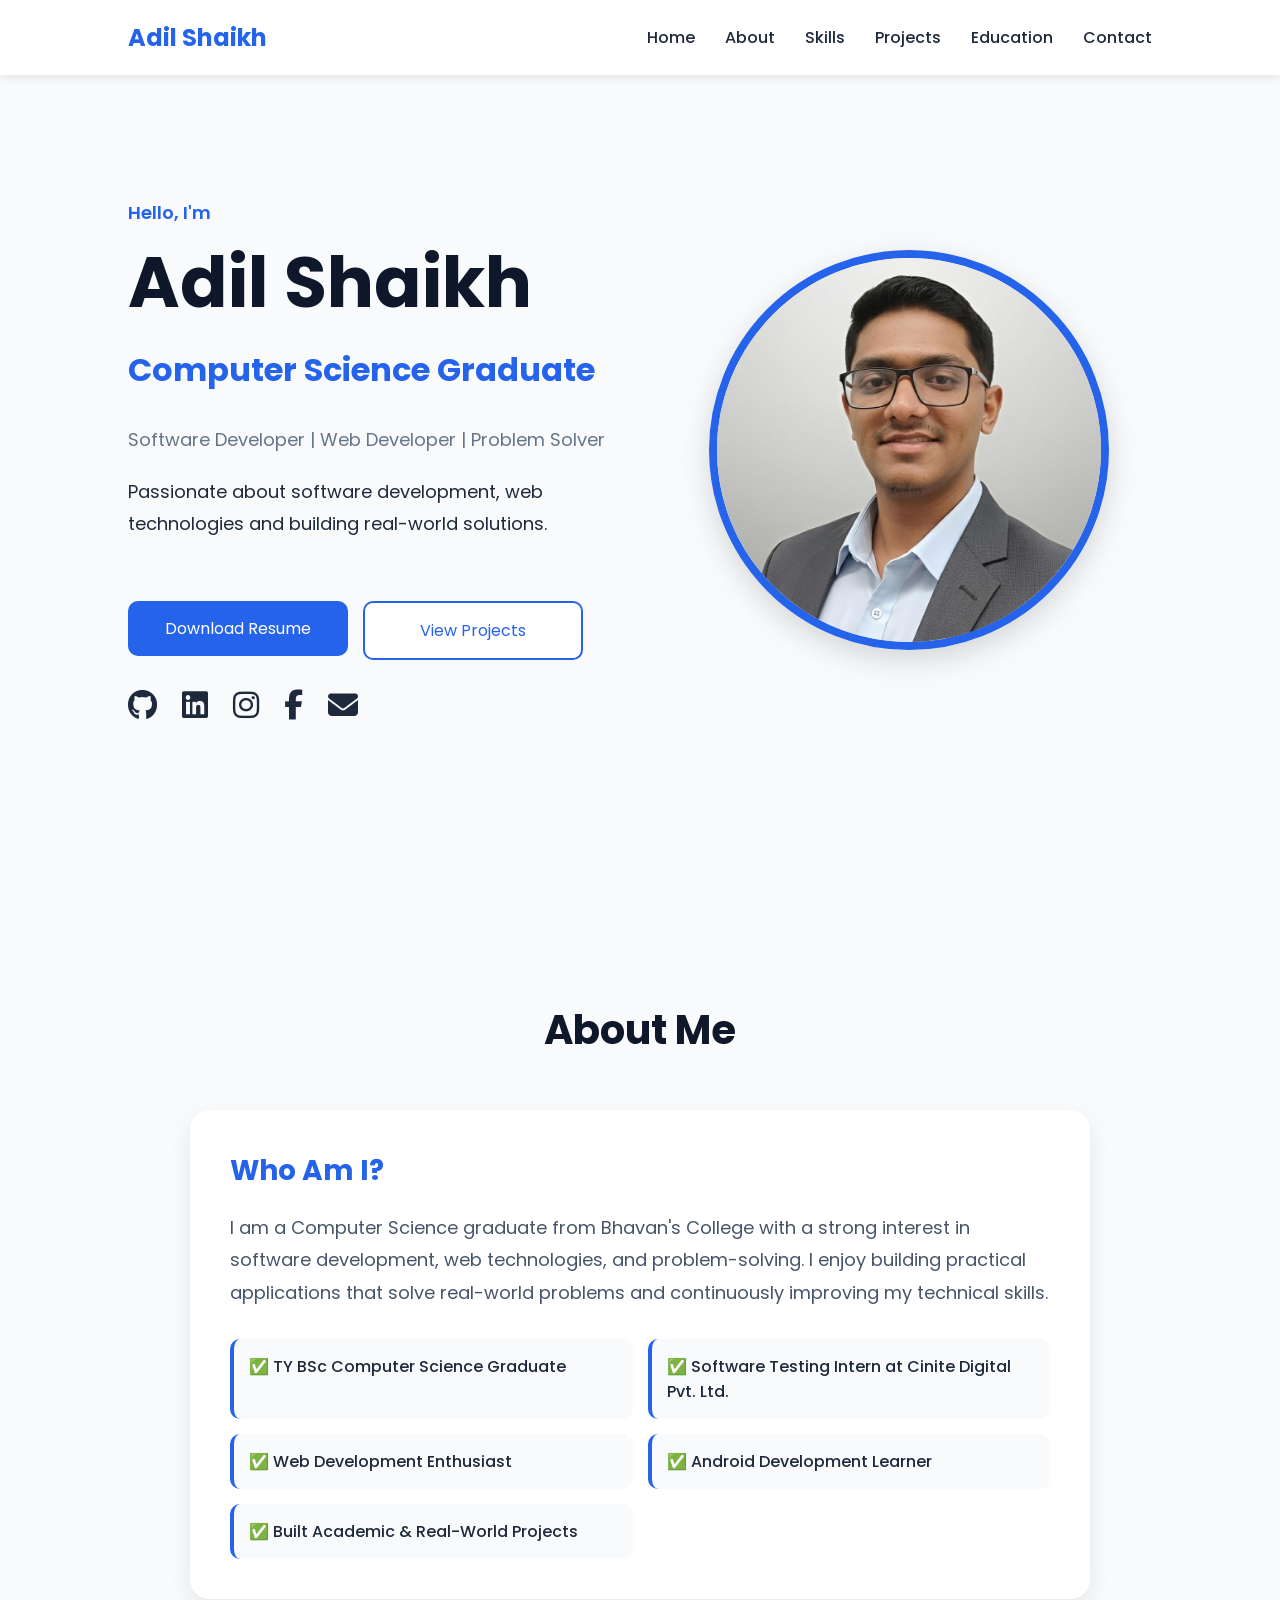
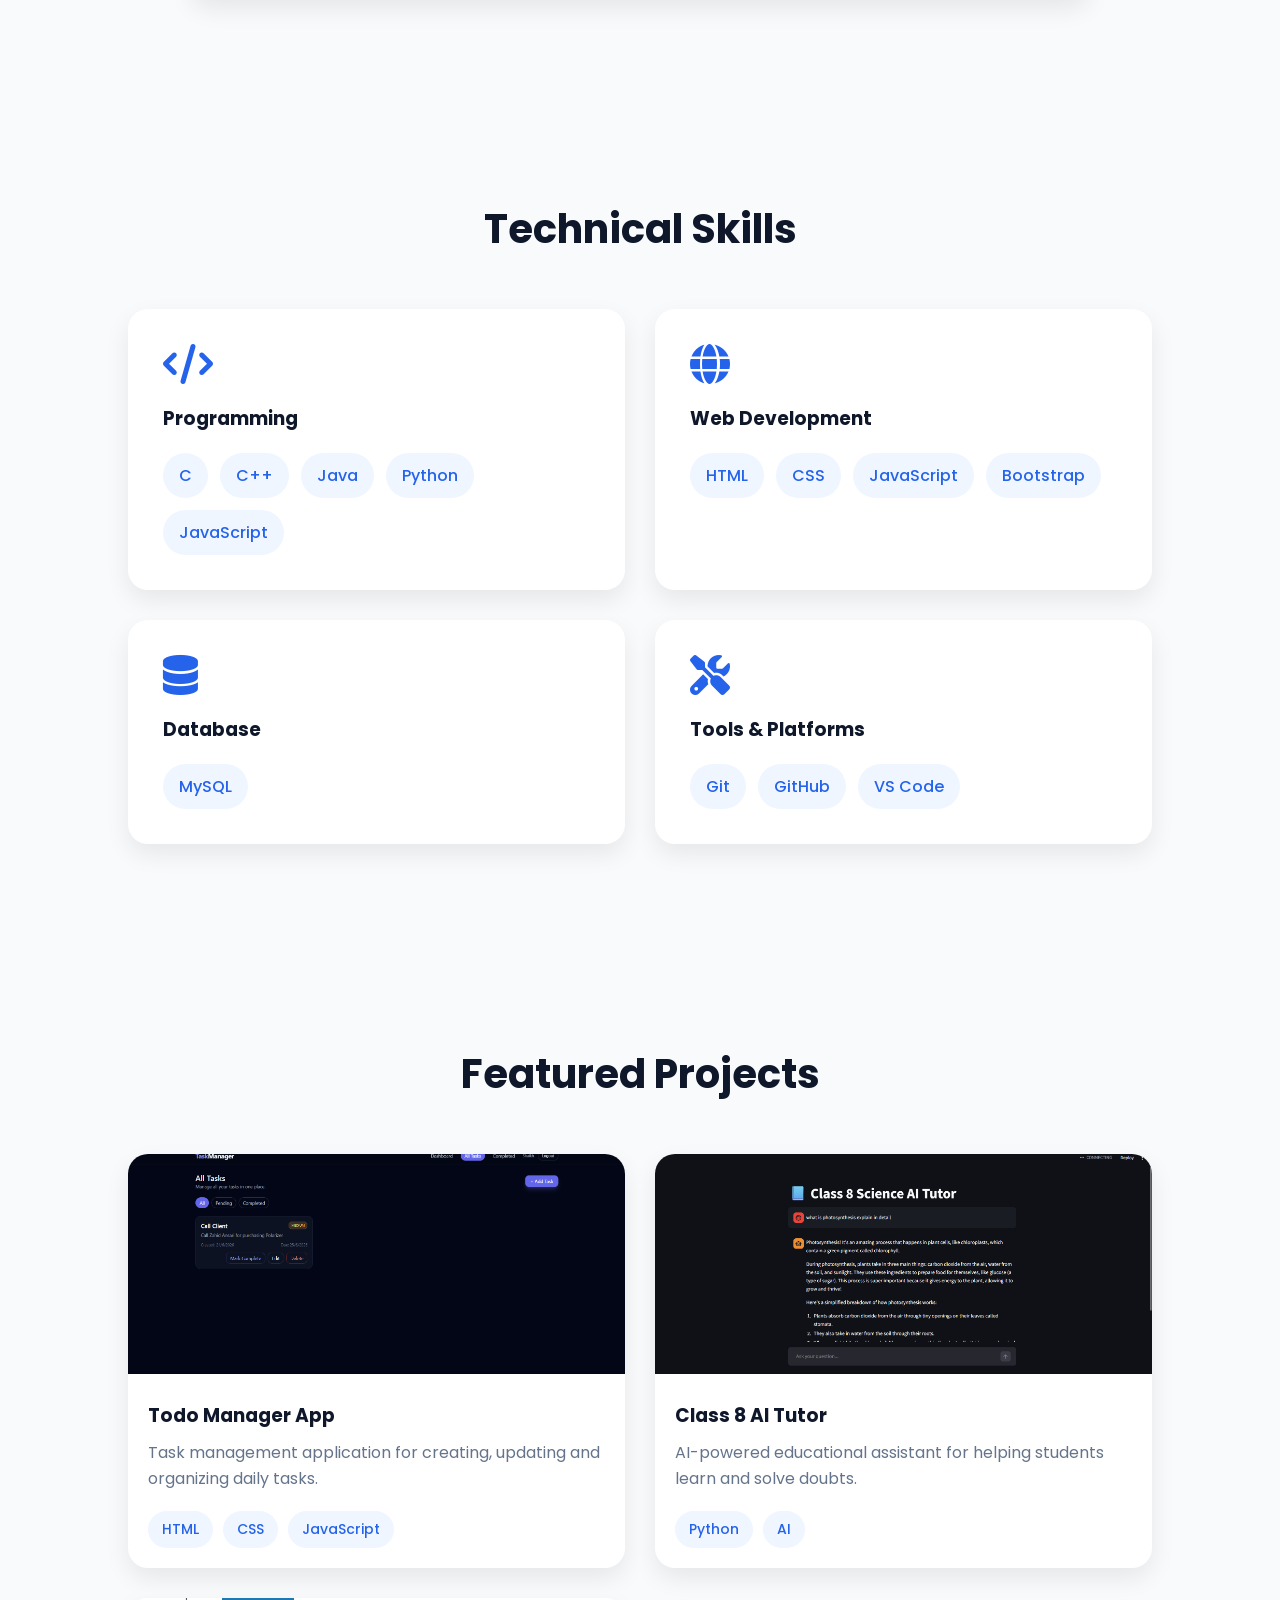
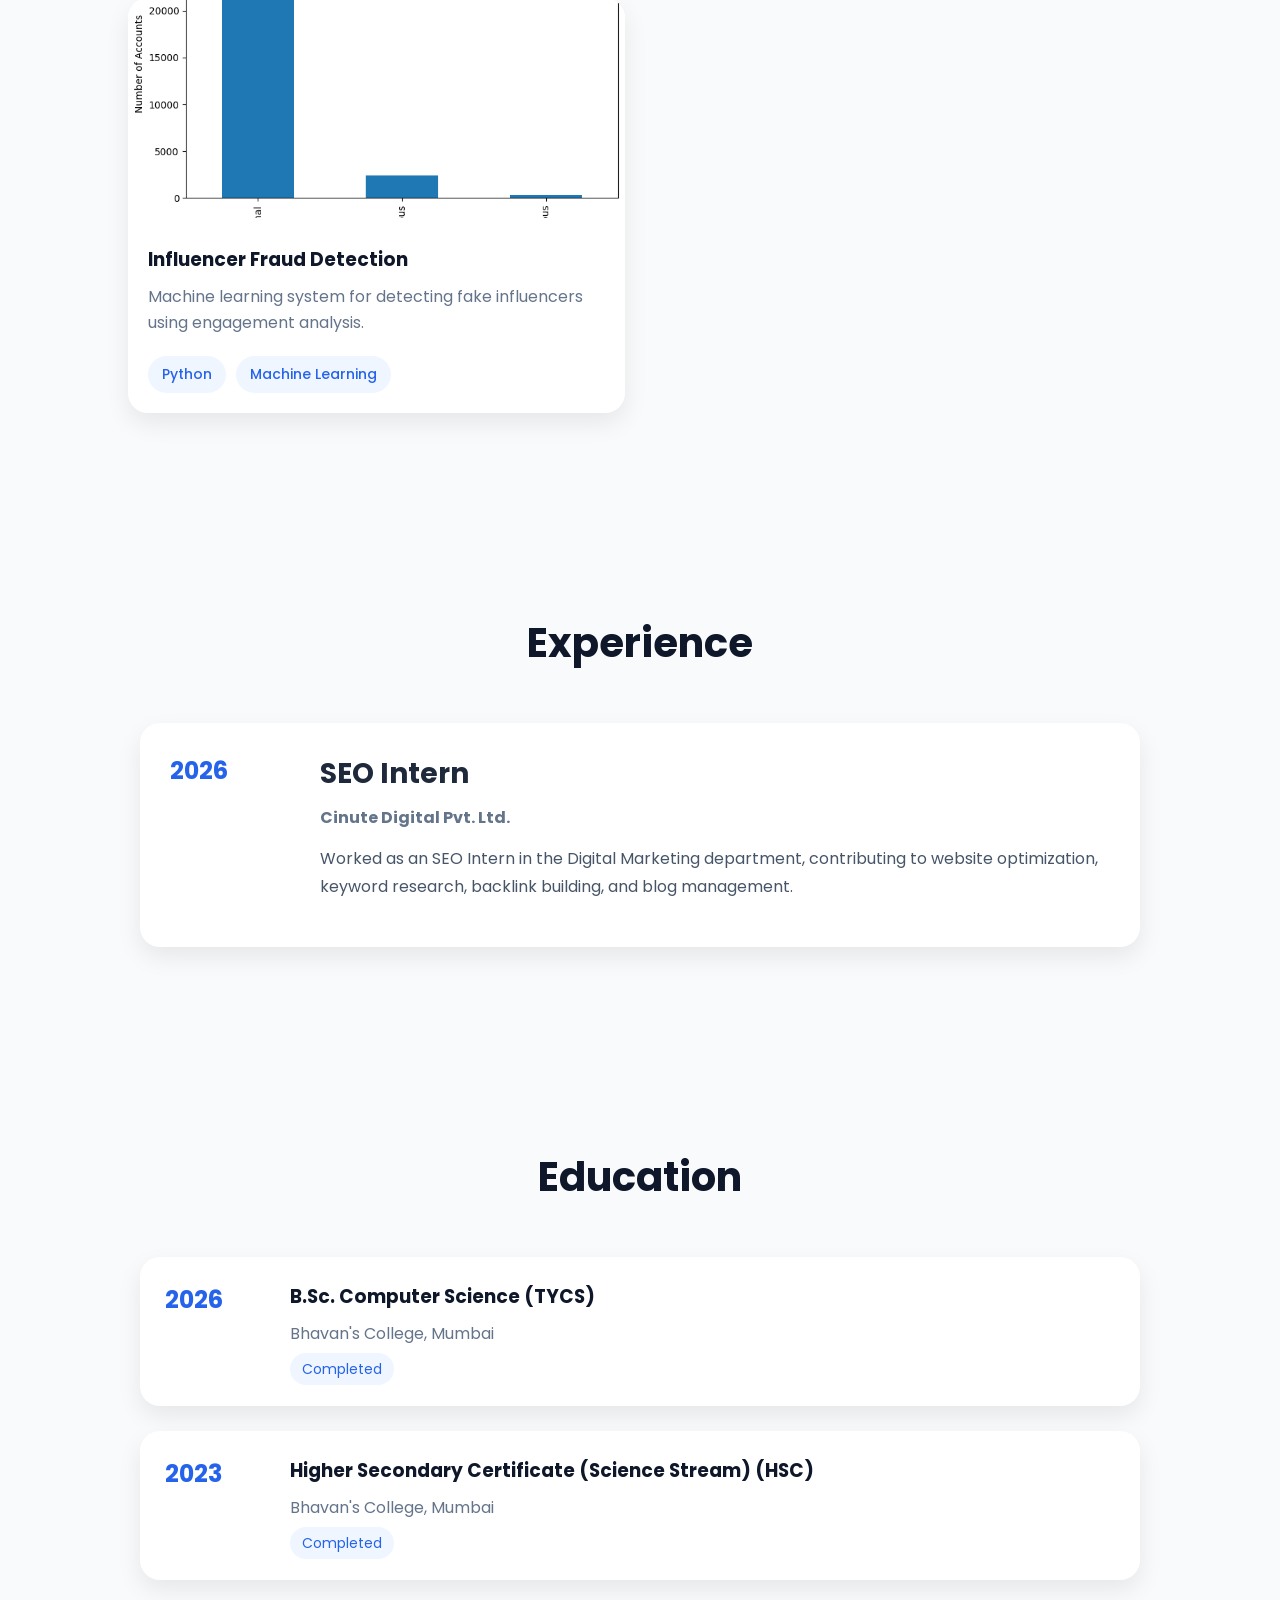
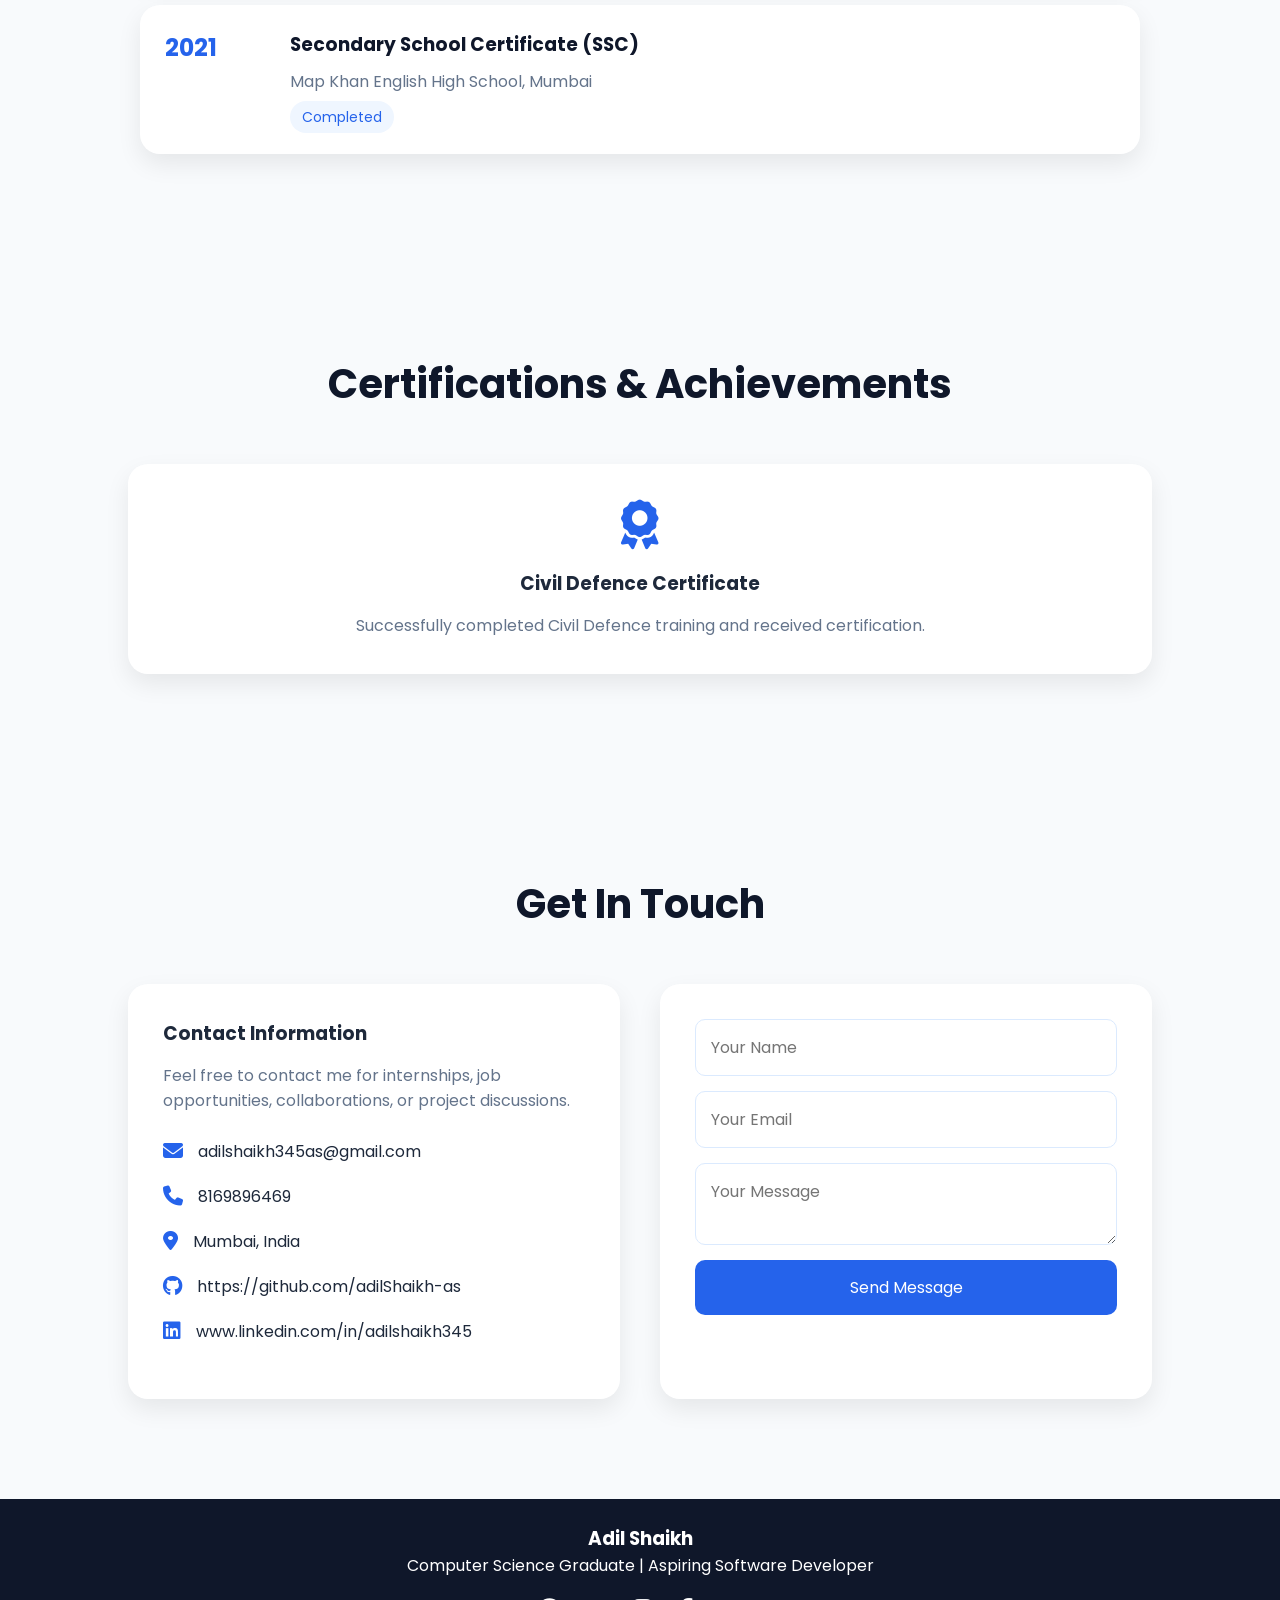
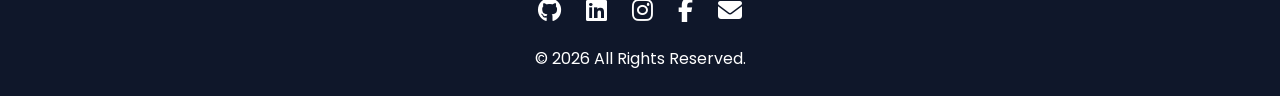
==== index.html @ cf49118d "Initial portfolio website" ====
<!DOCTYPE html>
<html lang="en">
<head>
    <meta charset="UTF-8">
    <meta name="viewport" content="width=device-width, initial-scale=1.0">

    <title>Adil Shaikh | Software Developer Portfolio</title>
    <!-- Google Font -->
    <link href="https://fonts.googleapis.com/css2?family=Poppins:wght@300;400;500;600;700&display=swap" rel="stylesheet">

    <!-- Font Awesome Icons -->
    <link rel="stylesheet"
        href="https://cdnjs.cloudflare.com/ajax/libs/font-awesome/6.5.1/css/all.min.css">

    <!-- CSS Files -->
    <link rel="stylesheet" href="css/style.css">
    <link rel="stylesheet" href="css/responsive.css">
    <link rel="stylesheet" href="css/animations.css">
    <link href="https://unpkg.com/aos@2.3.4/dist/aos.css" rel="stylesheet">
    <link rel="icon" href="assets/icons/favicon.png">
</head>

<body>

    <!-- NAVBAR -->
    <nav>
        <a style="text-decoration: none;" href="#home"><div class="logo">Adil Shaikh</div></a>

        <ul>
            <li><a href="#home">Home</a></li>
            <li><a href="#about">About</a></li>
            <li><a href="#skills">Skills</a></li>
            <li><a href="#projects">Projects</a></li>
            <li><a href="#education">Education</a></li>
            <li><a href="#contact">Contact</a></li>
        </ul>
    </nav>

    <!-- HERO -->
    <section id="home">

        <div class="hero-content">

            <div class="hero-text">

                <p class="greeting">Hello, I'm</p>

                <h1>Adil Shaikh</h1>

                <h2>Computer Science Graduate</h2>

                <p class="hero-tagline">
                    Software Developer | Web Developer | Problem Solver
                </p>

                <p>
                    Passionate about software development,
                    web technologies and building real-world solutions.
                </p>

                <div class="hero-buttons">
                    <a href="assets/resume/Adil_Shaikh_Resume.pdf" download>
                        <button>Download Resume</button>
                    </a>
                    <a href="#projects">
                        <button class="secondary-btn">View Projects</button>
                    </a>
                </div>

                <div class="social-icons">

                    <a href="https://github.com/adilShaikh-as" target="_blank" aria-label="GitHub">
                        <i class="fab fa-github"></i>
                    </a>

                    <a href="https://www.linkedin.com/in/adilshaikh345" target="_blank" aria-label="LinkedIn">
                        <i class="fab fa-linkedin"></i>
                    </a>

                    <a href="https://www.instagram.com/adil_342005" target="_blank" aria-label="Instagram">
                        <i class="fab fa-instagram"></i>
                    </a>

                    <a href="https://www.facebook.com/share/1BsKPuohAy/" target="_blank" aria-label="Facebook">
                        <i class="fab fa-facebook-f"></i>
                    </a>

                    <a href="mailto:adilshaikh345as@gmail.com" aria-label="Email">
                        <i class="fas fa-envelope"></i>
                    </a>

                </div>

            </div>

            <div class="hero-image">
                <img src="assets/images/profile_1.png" alt="Profile">
            </div>

        </div>

    </section>

    <!-- ABOUT -->
    <section id="about" data-aos="fade-up">

        <h2 class="section-title">About Me</h2>

        <div class="about-container">

            <div class="about-card">

                <h3>Who Am I?</h3>

                <p>
                    I am a Computer Science graduate from Bhavan's College with a strong
                    interest in software development, web technologies, and problem-solving.
                    I enjoy building practical applications that solve real-world problems
                    and continuously improving my technical skills.
                </p>

                <div class="about-highlights">

                    <div class="highlight">
                        ✅ TY BSc Computer Science Graduate
                    </div>

                    <div class="highlight">
                        ✅ Software Testing Intern at Cinite Digital Pvt. Ltd.
                    </div>

                    <div class="highlight">
                        ✅ Web Development Enthusiast
                    </div>

                    <div class="highlight">
                        ✅ Android Development Learner
                    </div>

                    <div class="highlight">
                        ✅ Built Academic & Real-World Projects
                    </div>

                </div>

            </div>

        </div>

    </section>

    <!-- SKILLS -->
    <section id="skills" data-aos="fade-up">

        <h2 class="section-title">Technical Skills</h2>

        <div class="skills-container">

            <div class="skill-card">
                <i class="fas fa-code"></i>
                <h3>Programming</h3>

                <div class="skill-tags">
                    <span>C</span>
                    <span>C++</span>
                    <span>Java</span>
                    <span>Python</span>
                    <span>JavaScript</span>
                </div>
            </div>

            <div class="skill-card">
                <i class="fas fa-globe"></i>
                <h3>Web Development</h3>

                <div class="skill-tags">
                    <span>HTML</span>
                    <span>CSS</span>
                    <span>JavaScript</span>
                    <span>Bootstrap</span>
                </div>
            </div>

            <div class="skill-card">
                <i class="fas fa-database"></i>
                <h3>Database</h3>

                <div class="skill-tags">
                    <span>MySQL</span>
                </div>
            </div>

            <div class="skill-card">
                <i class="fas fa-tools"></i>
                <h3>Tools & Platforms</h3>

                <div class="skill-tags">
                    <span>Git</span>
                    <span>GitHub</span>
                    <span>VS Code</span>
                </div>
            </div>

        </div>

    </section>

    <!-- PROJECTS -->
    <section id="projects" data-aos="fade-up">

        <h2 class="section-title">Featured Projects</h2>

        <div class="projects-container">

            <a href="projects/todo.html" class="project-link">
                <div class="project-card">

                    <img src="assets/images/todoApp.png" alt="Todo Manager">

                    <h3>Todo Manager App</h3>

                    <p>
                        Task management application for creating,
                        updating and organizing daily tasks.
                    </p>

                    <div class="project-tech">
                        <span>HTML</span>
                        <span>CSS</span>
                        <span>JavaScript</span>
                    </div>

                </div>
            </a>

            <a href="projects/aiTutor.html" class="project-link">
                <div class="project-card">
                    <img src="assets/images/aiTutor.png" alt="AI Tutor">

                    <h3>Class 8 AI Tutor</h3>

                    <p>
                        AI-powered educational assistant for
                        helping students learn and solve doubts.
                    </p>

                    <div class="project-tech">
                        <span>Python</span>
                        <span>AI</span>
                    </div>

                </div>
            </a>

            <a href="projects/fraudDetection.html" class="project-link">
                <div class="project-card">
                    <img src="assets/images/fraudDetection.png" alt="Influencer Fraud Detection">

                    <h3>Influencer Fraud Detection</h3>

                    <p>
                        Machine learning system for detecting fake
                        influencers using engagement analysis.
                    </p>

                    <div class="project-tech">
                        <span>Python</span>
                        <span>Machine Learning</span>
                    </div>

                </div>
            </a>

        </div>

    </section>

    <!-- EXPERIENCE -->
    <section id="experience" data-aos="fade-up">

        <h2 class="section-title">Experience</h2>

        <div class="experience-container">

            <a href="experience/seoIntern.html" class="experience-link">
                <div class="experience-card">

                    <div class="experience-year">
                        2026
                    </div>

                    <div class="experience-content">

                        <h3>SEO Intern</h3>

                        <h4>Cinute Digital Pvt. Ltd.</h4>

                        <p>
                            Worked as an SEO Intern in the Digital Marketing
                            department, contributing to website optimization,
                            keyword research, backlink building, and blog management.
                        </p>

                    </div>

                </div>
            </a>

        </div>

    </section>

    <!-- EDUCATION -->
    <section id="education" data-aos="fade-up">

        <h2 class="section-title">Education</h2>

        <div class="education-container">

            <div class="education-card">
                <div class="education-year">2026</div>

                <div class="education-content">
                    <h3>B.Sc. Computer Science (TYCS)</h3>
                    <p>Bhavan's College, Mumbai</p>
                    <span>Completed</span>
                </div>
            </div>

            <div class="education-card">
                <div class="education-year">2023</div>

                <div class="education-content">
                    <h3>Higher Secondary Certificate (Science Stream) (HSC)</h3>
                    <p>Bhavan's College, Mumbai</p>
                    <span>Completed</span>
                </div>
            </div>

            <div class="education-card">
                <div class="education-year">2021</div>

                <div class="education-content">
                    <h3>Secondary School Certificate (SSC)</h3>
                    <p>Map Khan English High School, Mumbai</p>
                    <span>Completed</span>
                </div>
            </div>

        </div>

    </section>

    <!-- CERTIFICATIONS -->
    <section id="certifications" data-aos="fade-up">

        <h2 class="section-title">Certifications & Achievements</h2>

        <div class="certifications-container">

            <a href="certificates/civilDefense.html" class="certificate-link">

                <div class="certificate-card">

                    <i class="fas fa-award"></i>

                    <h3>Civil Defence Certificate</h3>

                    <p>
                        Successfully completed Civil Defence training and received certification.
                    </p>

                </div>

            </a>

        </div>

    </section>

    <!-- CONTACT -->
    <section id="contact" data-aos="fade-up">

        <h2 class="section-title">Get In Touch</h2>

        <div class="contact-container">

            <div class="contact-info">

                <h3>Contact Information</h3>

                <p>
                    Feel free to contact me for internships, job opportunities,
                    collaborations, or project discussions.
                </p>

                <div class="contact-item">
                    <i class="fas fa-envelope"></i>
                    <span>adilshaikh345as@gmail.com</span>
                </div>

                <div class="contact-item">
                    <i class="fas fa-phone"></i>
                    <span>8169896469</span>
                </div>

                <div class="contact-item">
                    <i class="fas fa-map-marker-alt"></i>
                    <span>Mumbai, India</span>
                </div>

                <div class="contact-item">
                    <i class="fab fa-github"></i>
                    <span>https://github.com/adilShaikh-as</span>
                </div>

                <div class="contact-item">
                    <i class="fab fa-linkedin"></i>
                    <span>www.linkedin.com/in/adilshaikh345</span>
                </div>

            </div>

            <div class="contact-form">

                <form action="https://formsubmit.co/adilshaikh345as@gmail.com" method="POST">

                    <input type="text" name="name" placeholder="Your Name" required>

                    <input type="email" name="email" placeholder="Your Email" required>

                    <textarea name="message" placeholder="Your Message" required></textarea>

                    <input type="hidden" name="_captcha" value="false">

                    <input
                        type="hidden"
                        name="_next"
                        value="http://127.0.0.1:5500/thankyou.html">

                    <button type="submit">
                        Send Message
                    </button>

                </form>

            </div>

        </div>

    </section>

    <!-- FOOTER -->
    <footer>

        <h3>Adil Shaikh</h3>

        <p>Computer Science Graduate | Aspiring Software Developer</p>

        <div class="footer-icons">

            <a href="https://github.com/adilShaikh-as" target="_blank" aria-label="GitHub">
                <i class="fab fa-github"></i>
            </a>

            <a href="https://www.linkedin.com/in/adilshaikh345" target="_blank" aria-label="LinkedIn">
                <i class="fab fa-linkedin"></i>
            </a>

            <a href="https://www.instagram.com/adil_342005" target="_blank" aria-label="Instagram">
                <i class="fab fa-instagram"></i>
            </a>

            <a href="https://www.facebook.com/share/1BsKPuohAy/" target="_blank" aria-label="Facebook">
                <i class="fab fa-facebook-f"></i>
            </a>

            <a href="mailto:adilshaikh345as@gmail.com" aria-label="Email">
                <i class="fas fa-envelope"></i>
            </a>

        </div>

        <p>© 2026 All Rights Reserved.</p>

    </footer>

    <button id="topBtn">
        ↑
    </button>

    <!-- JS Files -->
    <script src="js/main.js"></script>
    <script src="js/animations.js"></script>

    <script src="https://unpkg.com/aos@2.3.4/dist/aos.js"></script>

    <script>
        AOS.init({
            duration: 1000,
            once: true
        });
    </script>

</body>
</html>
---- css/style.css ----
/* Google Font */
*{
    margin:0;
    padding:0;
    box-sizing:border-box;
    font-family:'Poppins',sans-serif;
    scroll-behavior:smooth;
}

body{
    background:#f8fafc;
    color:#1e293b;
    overflow-x:hidden;
}

/* Navbar */

nav{
    position:fixed;
    top:0;
    width:100%;
    background:white;
    display:flex;
    justify-content:space-between;
    align-items:center;
    padding:20px 10%;
    box-shadow:0 2px 10px rgba(0,0,0,0.1);
    z-index:1000;
}

.logo{
    font-size:24px;
    font-weight:700;
    color:#2563eb;
}

nav ul{
    display:flex;
    list-style:none;
    gap:30px;
}

nav ul li a{
    position:relative;
    text-decoration:none;
    color:#1e293b;
    font-weight:500;
    transition:.3s;
}

nav ul li a:hover{
    color:#2563eb;
}

nav ul li a::after{
    content:'';
    position:absolute;
    left:0;
    bottom:-5px;
    width:0;
    height:2px;
    background:#2563eb;
    transition:0.3s;
}

nav ul li a:hover::after{
    width:100%;
}

/* Sections */

section{
    padding:100px 10%;
}

/* Hero Section */

#home{
    min-height:100vh;
    display:flex;
    flex-direction:column;
    justify-content:center;
}

#home h1{
    font-size:70px;
    color:#0f172a;
}

#home h2{
    font-size:32px;
    margin-top:10px;
    color:#2563eb;
}

#home p{
    max-width:700px;
    margin-top:20px;
    font-size:18px;
    line-height:1.8;
}

#home button{
    width:220px;
    margin-top:30px;
    padding:15px;
    border:none;
    border-radius:10px;
    background:#2563eb;
    color:white;
    font-size:16px;
    cursor:pointer;
    transition:.3s;
}

#home button:hover{
    transform:translateY(-3px);
}

/* Section Titles */

section h2{
    font-size:40px;
    margin-bottom:30px;
    color:#0f172a;
}

/* Footer */

footer{
    background:#0f172a;
    color:white;
    text-align:center;
    padding:25px;
}

/* Hero Layout */

.hero-content{
    display:flex;
    justify-content:space-between;
    align-items:center;
    gap:50px;
}

.hero-text{
    flex:1;
}

.hero-image{
    flex:1;
    display:flex;
    justify-content:center;
}

.hero-image img{
    width:400px;
    height:400px;
    object-fit:cover;
    object-position:center 5%;
    border-radius:50%;
    border:8px solid #2563eb;
    box-shadow:0 10px 30px rgba(0,0,0,0.15);
}

.greeting{
    color:#2563eb;
    font-size:20px;
    font-weight:600;
}

.hero-tagline{
    color:#64748b;
    font-size:18px;
    margin:15px 0;
}

.hero-buttons{
    display:flex;
    gap:15px;
    margin-top:30px;
}

.secondary-btn{
    background:white !important;
    color:#2563eb !important;
    border:2px solid #2563eb !important;
}

.social-icons{
    margin-top:30px;
    display:flex;
    gap:25px;
}

.social-icons a{
    color:#1e293b;
    text-decoration:none;
    transition:0.3s;
}

.social-icons i{
    font-size:30px;
}

.social-icons a:hover{
    color:#2563eb;
    transform:translateY(-5px);
}

/* ABOUT SECTION */

.section-title{
    text-align:center;
    margin-bottom:50px;
}

.about-container{
    display:flex;
    justify-content:center;
    align-items:center;
}

.about-card{
    max-width:900px;
    background:#ffffff;
    padding:40px;
    border-radius:20px;
    box-shadow:0 10px 25px rgba(0,0,0,0.08);
    transition:0.3s;
}

.about-card:hover{
    transform:translateY(-5px);
}

.about-card h3{
    font-size:28px;
    margin-bottom:20px;
    color:#2563eb;
}

.about-card p{
    font-size:18px;
    line-height:1.8;
    color:#475569;
    margin-bottom:30px;
}

.about-highlights{
    display:grid;
    grid-template-columns:repeat(2,1fr);
    gap:15px;
}

.highlight{
    background:#f8fafc;
    padding:15px;
    border-radius:10px;
    font-weight:500;
    border-left:4px solid #2563eb;
}

/* SKILLS SECTION */

.skills-container{
    display:grid;
    grid-template-columns:repeat(2,1fr);
    gap:30px;
}

.skill-card{
    background:white;
    padding:35px;
    border-radius:20px;
    box-shadow:0 10px 25px rgba(0,0,0,0.08);
    transition:0.3s;
}

.skill-card:hover{
    transform:translateY(-8px);
}

.skill-card i{
    font-size:40px;
    color:#2563eb;
    margin-bottom:20px;
}

.skill-card h3{
    margin-bottom:20px;
    color:#0f172a;
}

.skill-tags{
    display:flex;
    flex-wrap:wrap;
    gap:12px;
}

.skill-tags span{
    background:#eff6ff;
    color:#2563eb;
    padding:10px 16px;
    border-radius:25px;
    font-weight:500;
}

/* PROJECTS SECTION */

.projects-container{
    display:grid;
    grid-template-columns:repeat(auto-fit,minmax(350px,1fr));
    gap:30px;
}

.project-card{
    background:white;
    border-radius:20px;
    overflow:hidden;
    box-shadow:0 10px 25px rgba(0,0,0,0.08);
    transition:0.3s;
}

.project-card:hover{
    transform:translateY(-8px);
}

.project-card img{
    width:100%;
    height:220px;
    object-fit:cover;
}

.project-card h3{
    padding:20px 20px 10px;
    color:#0f172a;
}

.project-card p{
    padding:0 20px;
    color:#64748b;
    line-height:1.6;
}

.project-tech{
    display:flex;
    flex-wrap:wrap;
    gap:10px;
    padding:20px;
}

.project-tech span{
    background:#eff6ff;
    color:#2563eb;
    padding:8px 14px;
    border-radius:20px;
    font-size:14px;
    font-weight:500;
}

.project-link{
    text-decoration:none;
    color:inherit;
}

.project-link:hover{
    color:inherit;
}

.project-buttons{
    padding:0 20px 20px;
}

.project-buttons a{
    text-decoration:none;
    background:#2563eb;
    color:white;
    padding:10px 20px;
    border-radius:8px;
    display:inline-block;
}

/* EXPERIENCE SECTION */

.experience-container{
    max-width:1000px;
    margin:auto;
}

.experience-card{
    background:white;
    padding:30px;
    border-radius:20px;
    box-shadow:0 10px 25px rgba(0,0,0,0.08);
    display:flex;
    gap:30px;
}

.experience-year{
    min-width:120px;
    font-size:24px;
    font-weight:700;
    color:#2563eb;
}

.experience-content h3{
    font-size:28px;
    margin-bottom:10px;
}

.experience-content h4{
    color:#64748b;
    margin-bottom:15px;
}

.experience-content p{
    line-height:1.8;
    margin-bottom:15px;
    color:#475569;
}

.experience-content ul{
    padding-left:20px;
}

.experience-content li{
    margin-bottom:10px;
}

.experience-link{
    text-decoration:none;
    color:inherit;
    display:block;
}

.experience-link:hover .experience-card{
    transform:translateY(-8px);
}

.view-details{
    display:inline-block;
    margin-top:20px;
    color:#2563eb;
    font-weight:600;
}

/* EDUCATION SECTION */

.education-container{
    max-width:1000px;
    margin:auto;
    display:flex;
    flex-direction:column;
    gap:25px;
}

.education-card{
    background:white;
    padding:25px;
    border-radius:20px;
    display:flex;
    gap:25px;
    box-shadow:0 10px 25px rgba(0,0,0,0.08);
    transition:0.3s;
}

.education-card:hover{
    transform:translateY(-5px);
}

.education-year{
    min-width:100px;
    font-size:24px;
    font-weight:700;
    color:#2563eb;
}

.education-content h3{
    margin-bottom:10px;
    color:#0f172a;
}

.education-content p{
    color:#64748b;
    margin-bottom:10px;
}

.education-content span{
    background:#eff6ff;
    color:#2563eb;
    padding:6px 12px;
    border-radius:20px;
    font-size:14px;
}

/* CERTIFICATIONS */

.certifications-container{
    display:grid;
    grid-template-columns:repeat(auto-fit,minmax(350px,1fr));
    gap:30px;
}

.certificate-card{
    background:white;
    padding:35px;
    border-radius:20px;
    text-align:center;
    box-shadow:0 10px 25px rgba(0,0,0,0.08);
    transition:0.3s;
    cursor:pointer;
}

.certificate-card:hover{
    transform:translateY(-8px);
}

.certificate-card i{
    font-size:50px;
    color:#2563eb;
    margin-bottom:20px;
}

.certificate-card h3{
    margin-bottom:15px;
}

.certificate-card p{
    color:#64748b;
    line-height:1.6;
}

.certificate-link{
    text-decoration:none;
    color:inherit;
    display:block;
}

.certificate-link:hover .certificate-card{
    transform:translateY(-8px);
}

/* CONTACT SECTION */

.contact-container{
    display:grid;
    grid-template-columns:1fr 1fr;
    gap:40px;
}

.contact-info,
.contact-form{
    background:white;
    padding:35px;
    border-radius:20px;
    box-shadow:0 10px 25px rgba(0,0,0,0.08);
}

.contact-info h3{
    margin-bottom:15px;
}

.contact-info p{
    color:#64748b;
    line-height:1.6;
    margin-bottom:25px;
}

.contact-item{
    display:flex;
    align-items:center;
    gap:15px;
    margin-bottom:20px;
}

.contact-item i{
    color:#2563eb;
    font-size:20px;
}

.contact-form form{
    display:flex;
    flex-direction:column;
    gap:15px;
}

.contact-form input,
.contact-form textarea{
    padding:15px;
    border:1px solid #dbeafe;
    border-radius:10px;
    font-size:16px;
}

.contact-form button{
    padding:15px;
    border:none;
    border-radius:10px;
    background:#2563eb;
    color:white;
    cursor:pointer;
    font-size:16px;
}

.footer-icons{
    margin:20px 0;
    display:flex;
    justify-content:center;
    gap:25px;
}

.footer-icons a{
    color:white;
    text-decoration:none;
    transition:0.3s;
}

.footer-icons a:hover{
    color:#2563eb;
    transform:translateY(-5px);
}

.footer-icons i{
    font-size:24px;
}

/* Scroll to top button */

#topBtn{
    position:fixed;
    bottom:30px;
    right:30px;
    width:55px;
    height:55px;
    border:none;
    border-radius:50%;
    background:#2563eb;
    color:white;
    font-size:22px;
    cursor:pointer;
    display:none;
    z-index:9999;
    box-shadow:0 10px 25px rgba(0,0,0,0.2);
}

/* Modal */

.modal{
    display:none;
    position:fixed;
    z-index:10000;
    left:0;
    top:0;
    width:100%;
    height:100%;
    background:rgba(0,0,0,0.7);
}

.modal-content{
    background:white;
    width:80%;
    max-width:800px;
    margin:50px auto;
    padding:30px;
    border-radius:20px;
    position:relative;
    max-height:90vh;
    overflow-y:auto;
}

.modal-content img{
    width:100%;
    border-radius:10px;
    margin:20px 0;
}

.close{
    position:absolute;
    right:20px;
    top:15px;
    font-size:30px;
    cursor:pointer;
}

/* ========================= */
/* PROJECT DETAILS PAGES */
/* ========================= */

.project-page{
    max-width:1000px;
    margin:100px auto;
    padding:0 20px;
}

.project-page h1{
    font-size:48px;
    color:#0f172a;
    margin-bottom:20px;
}

.project-page h2{
    margin-top:40px;
    margin-bottom:15px;
    color:#2563eb;
}

.project-page p{
    line-height:1.8;
    color:#475569;
    font-size:18px;
}

.project-page ul{
    padding-left:25px;
}

.project-page li{
    margin-bottom:10px;
    color:#475569;
}

.project-page img{
    width:100%;
    max-width:900px;
    border-radius:20px;
    margin:25px 0;
    box-shadow:0 10px 25px rgba(0,0,0,0.1);
}

.project-overview{
    background:white;
    padding:30px;
    border-radius:20px;
    box-shadow:0 10px 25px rgba(0,0,0,0.08);
    margin-top:20px;
}

/* ===========================
   PROJECT ACTION BUTTONS
=========================== */

.project-actions{
    margin-top:40px;
    display:flex;
    gap:20px;
    flex-wrap:wrap;
}

.project-actions a{
    text-decoration:none;
    background:#2563eb;
    color:white;
    padding:12px 20px;
    border-radius:10px;
    transition:0.3s;
}

.project-actions a:hover{
    background:#1d4ed8;
    transform:translateY(-3px);
}

.back-btn{
    display:inline-block;
    margin-bottom:30px;
    text-decoration:none;
    color:white;
    background:#2563eb;
    padding:12px 20px;
    border-radius:10px;
    transition:0.3s;
}

.back-btn:hover{
    background:#1d4ed8;
    transform:translateY(-4px);
}

.github-btn{
    display:inline-flex;
    align-items:center;
    gap:10px;
    padding:15px 25px;
    background:#24292e;
    color:white;
    text-decoration:none;
    border-radius:10px;
    font-size:16px;
    font-weight:600;
    transition:all .3s ease;
    box-shadow:0 8px 20px rgba(0,0,0,.15);
}

.github-btn:hover{
    background:#0d1117;
    transform:translateY(-4px);
    box-shadow:0 12px 25px rgba(0,0,0,.25);
}

.github-btn i{
    font-size:22px;
}

/* =======================================
   EXPERIENCE PAGE
======================================= */

.experience-page{
    max-width:1000px;
    margin:100px auto;
    padding:0 20px;
}

.experience-header{
    text-align:center;
    margin-bottom:40px;
}

.experience-header h1{
    font-size:48px;
    color:#0f172a;
}

.experience-header p{
    color:#64748b;
    font-size:20px;
    margin-top:10px;
}

.experience-box{
    background:#fff;
    padding:40px;
    border-radius:20px;
    box-shadow:0 10px 30px rgba(0,0,0,.08);
    margin-bottom:35px;
}

.experience-box h2{
    color:#2563eb;
    margin-bottom:20px;
}

.experience-box p{
    line-height:1.8;
    color:#475569;
}

.experience-box ul{
    padding-left:25px;
}

.experience-box li{
    margin-bottom:12px;
    color:#475569;
}

.experience-image{
    width:100%;
    max-width:850px;
    display:block;
    margin:30px auto;
    border-radius:15px;
    box-shadow:0 10px 30px rgba(0,0,0,.12);
}

/* Internship Information */

.info-grid{
    display:grid;
    grid-template-columns:repeat(auto-fit,minmax(220px,1fr));
    gap:20px;
}

.info-card{
    background:#f8fafc;
    border-left:5px solid #2563eb;
    padding:20px;
    border-radius:12px;
}

.info-card h3{
    color:#2563eb;
    margin-bottom:10px;
    font-size:18px;
}

.info-card p{
    color:#475569;
    font-size:16px;
}

/* Skills Tags */

.skill-list{
    display:flex;
    flex-wrap:wrap;
    gap:15px;
    margin-top:20px;
}

.skill-list span{
    background:#eff6ff;
    color:#2563eb;
    padding:10px 18px;
    border-radius:30px;
    font-weight:500;
}

/* Buttons */

.action-buttons{
    display:flex;
    gap:20px;
    margin-top:40px;
    flex-wrap:wrap;
}

.action-buttons a{
    display:inline-flex;
    align-items:center;
    gap:10px;
    text-decoration:none;
    padding:15px 25px;
    border-radius:10px;
    font-weight:600;
    transition:.3s;
}

/* Responsive Images */

img{
    max-width:100%;
    height:auto;
}

/* Mobile */

@media(max-width:768px){

    .experience-header h1{
        font-size:36px;
    }

    .experience-box{
        padding:25px;
    }

    .action-buttons{
        flex-direction:column;
    }

}
---- css/responsive.css ----
/* =======================================
   LARGE LAPTOPS
======================================= */

@media (max-width:1200px){

section{
    padding:100px 6%;
}

.hero-image img{
    width:350px;
    height:350px;
}

#home h1{
    font-size:60px;
}

}


/* =======================================
   TABLETS
======================================= */

@media (max-width:992px){

nav{

    padding:18px 5%;

}

.hero-content{

    flex-direction:column-reverse;

    text-align:center;

    gap:40px;

}

.hero-buttons{

    justify-content:center;

    flex-wrap:wrap;

}

.social-icons{

    justify-content:center;

}

.hero-image img{

    width:320px;
    height:320px;

}

#home h1{

    font-size:50px;

}

#home h2{

    font-size:28px;

}

.about-highlights{

    grid-template-columns:1fr;

}

.skills-container{

    grid-template-columns:1fr;

}

.projects-container{

    grid-template-columns:repeat(2,1fr);

}

.contact-container{

    grid-template-columns:1fr;

}

.experience-card{

    flex-direction:column;

}

.education-card{

    flex-direction:column;

}

.info-grid{

    grid-template-columns:repeat(2,1fr);

}

}


/* =======================================
   MOBILE
======================================= */

@media (max-width:768px){

nav{

    flex-direction:column;

    gap:15px;

    padding:15px;

}

nav ul{

    flex-wrap:wrap;

    justify-content:center;

    gap:15px;

}

section{

    padding:80px 5%;

}

.hero-image img{

    width:260px;
    height:260px;

}

#home h1{

    font-size:40px;

}

#home h2{

    font-size:24px;

}

.hero-tagline{

    font-size:16px;

}

.hero-buttons{

    flex-direction:column;

    align-items:center;

}

.hero-buttons button{

    width:100%;

    max-width:260px;

}

.projects-container{

    grid-template-columns:1fr;

}

.certifications-container{

    grid-template-columns:1fr;

}

.about-card{

    padding:25px;

}

.skill-card{

    padding:25px;

}

.contact-info,
.contact-form{

    padding:25px;

}

.info-grid{

    grid-template-columns:1fr;

}

.action-buttons{

    flex-direction:column;

}

.action-buttons a{

    justify-content:center;

}

.footer-icons{

    flex-wrap:wrap;

}

.social-icons{

    flex-wrap:wrap;

}

}


/* =======================================
   SMALL MOBILE
======================================= */

@media (max-width:480px){

.logo{

    font-size:22px;

}

nav ul{

    gap:12px;

}

nav ul li a{

    font-size:14px;

}

.hero-image img{

    width:220px;
    height:220px;

}

#home h1{

    font-size:34px;

}

#home h2{

    font-size:20px;

}

section h2{

    font-size:32px;

}

.hero-buttons button{

    font-size:15px;

}

.project-card img{

    height:180px;

}

.about-card h3{

    font-size:24px;

}

.about-card p{

    font-size:16px;

}

.contact-item{

    flex-direction:column;

    align-items:flex-start;

}

#topBtn{

    width:45px;
    height:45px;

    font-size:18px;

}

}

@media (max-width:768px){

    #home{
        padding-top:150px;
    }

}
---- css/animations.css ----
body{
    opacity:0;
    transition:opacity 0.8s ease;
}

body.loaded{
    opacity:1;
}
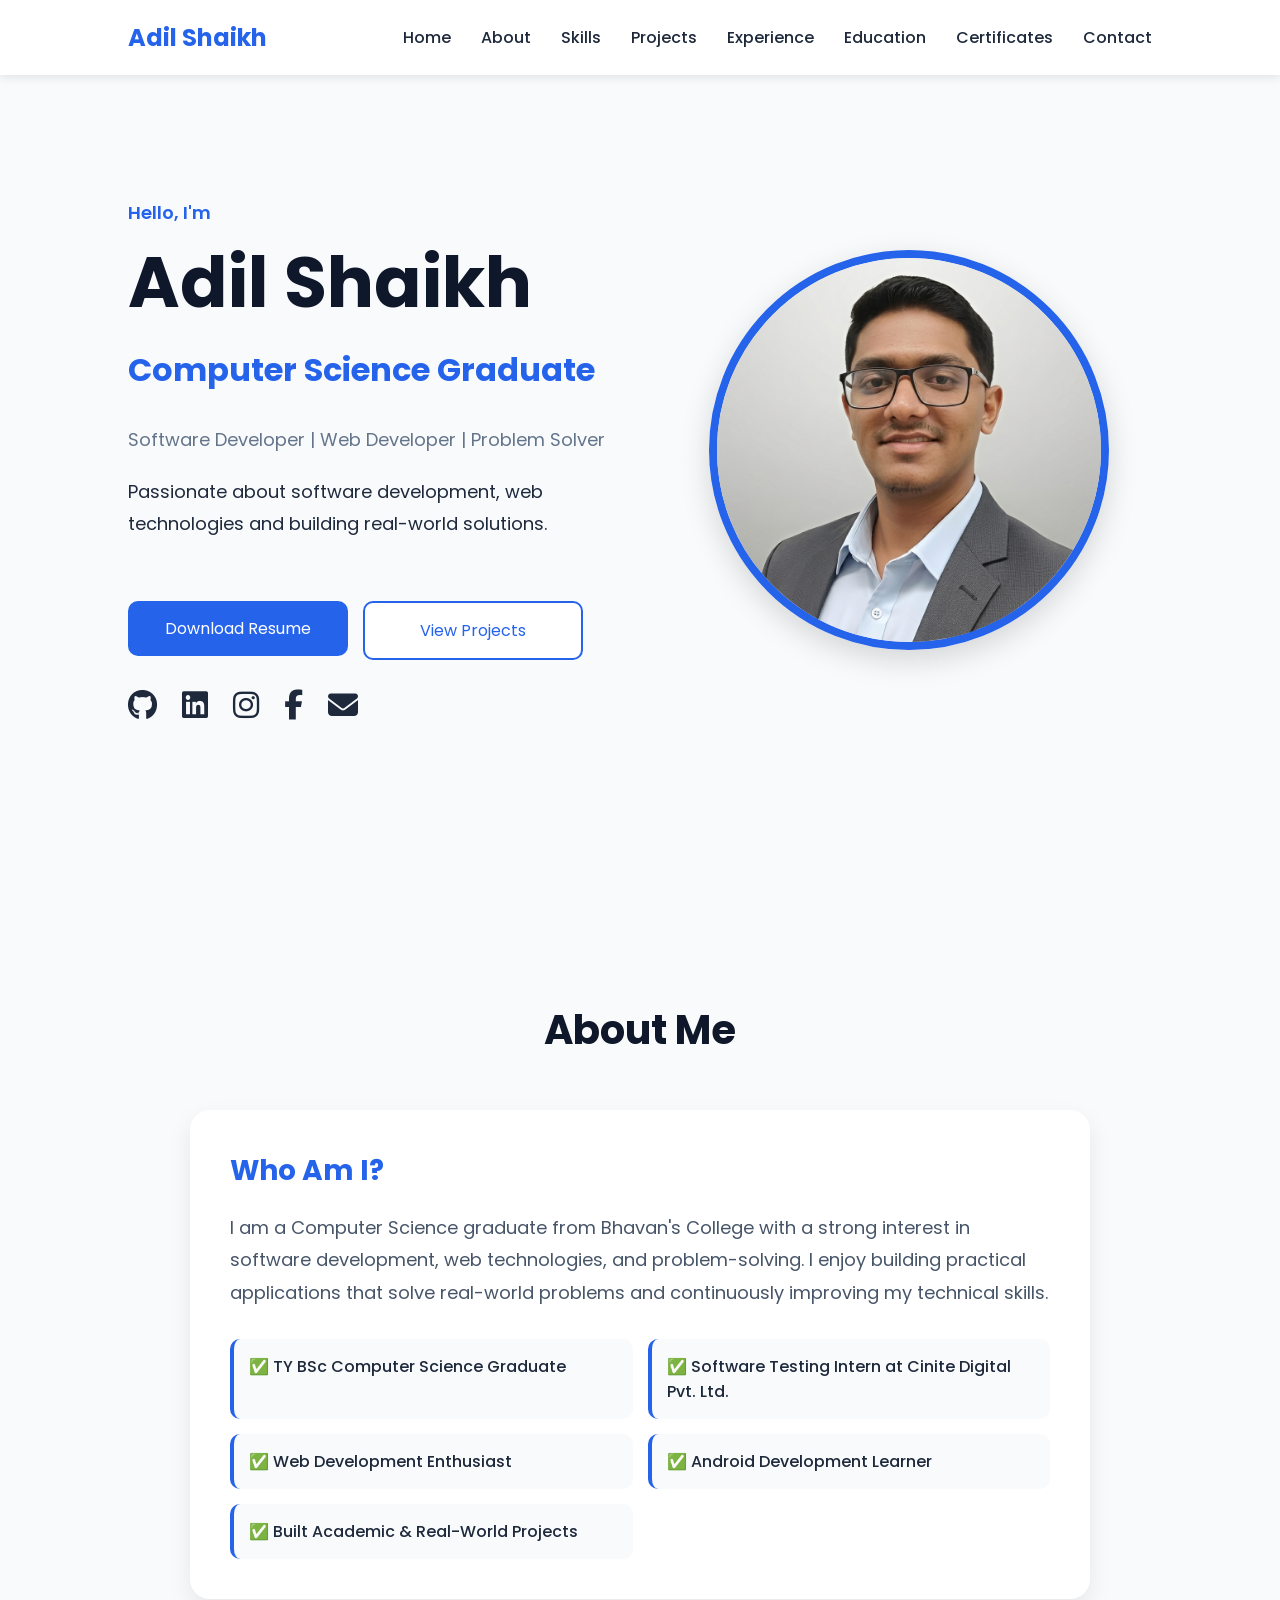
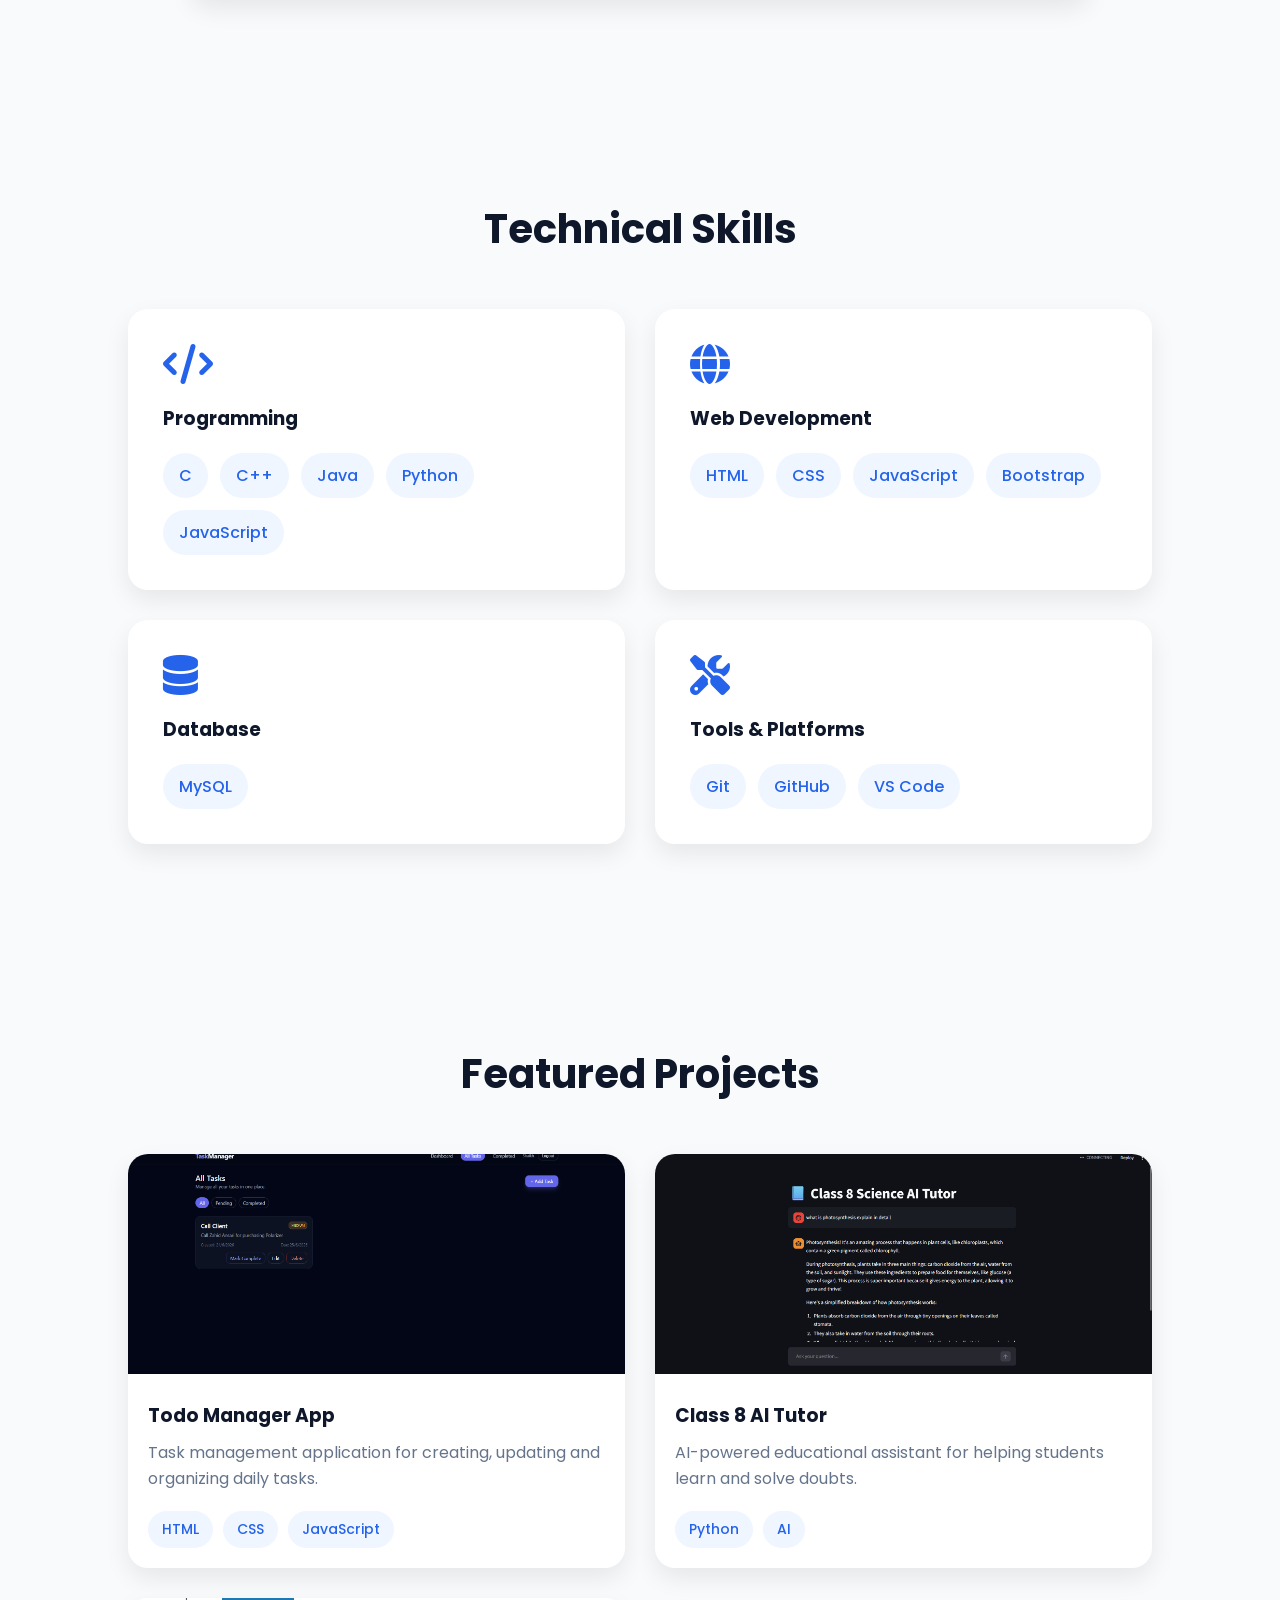
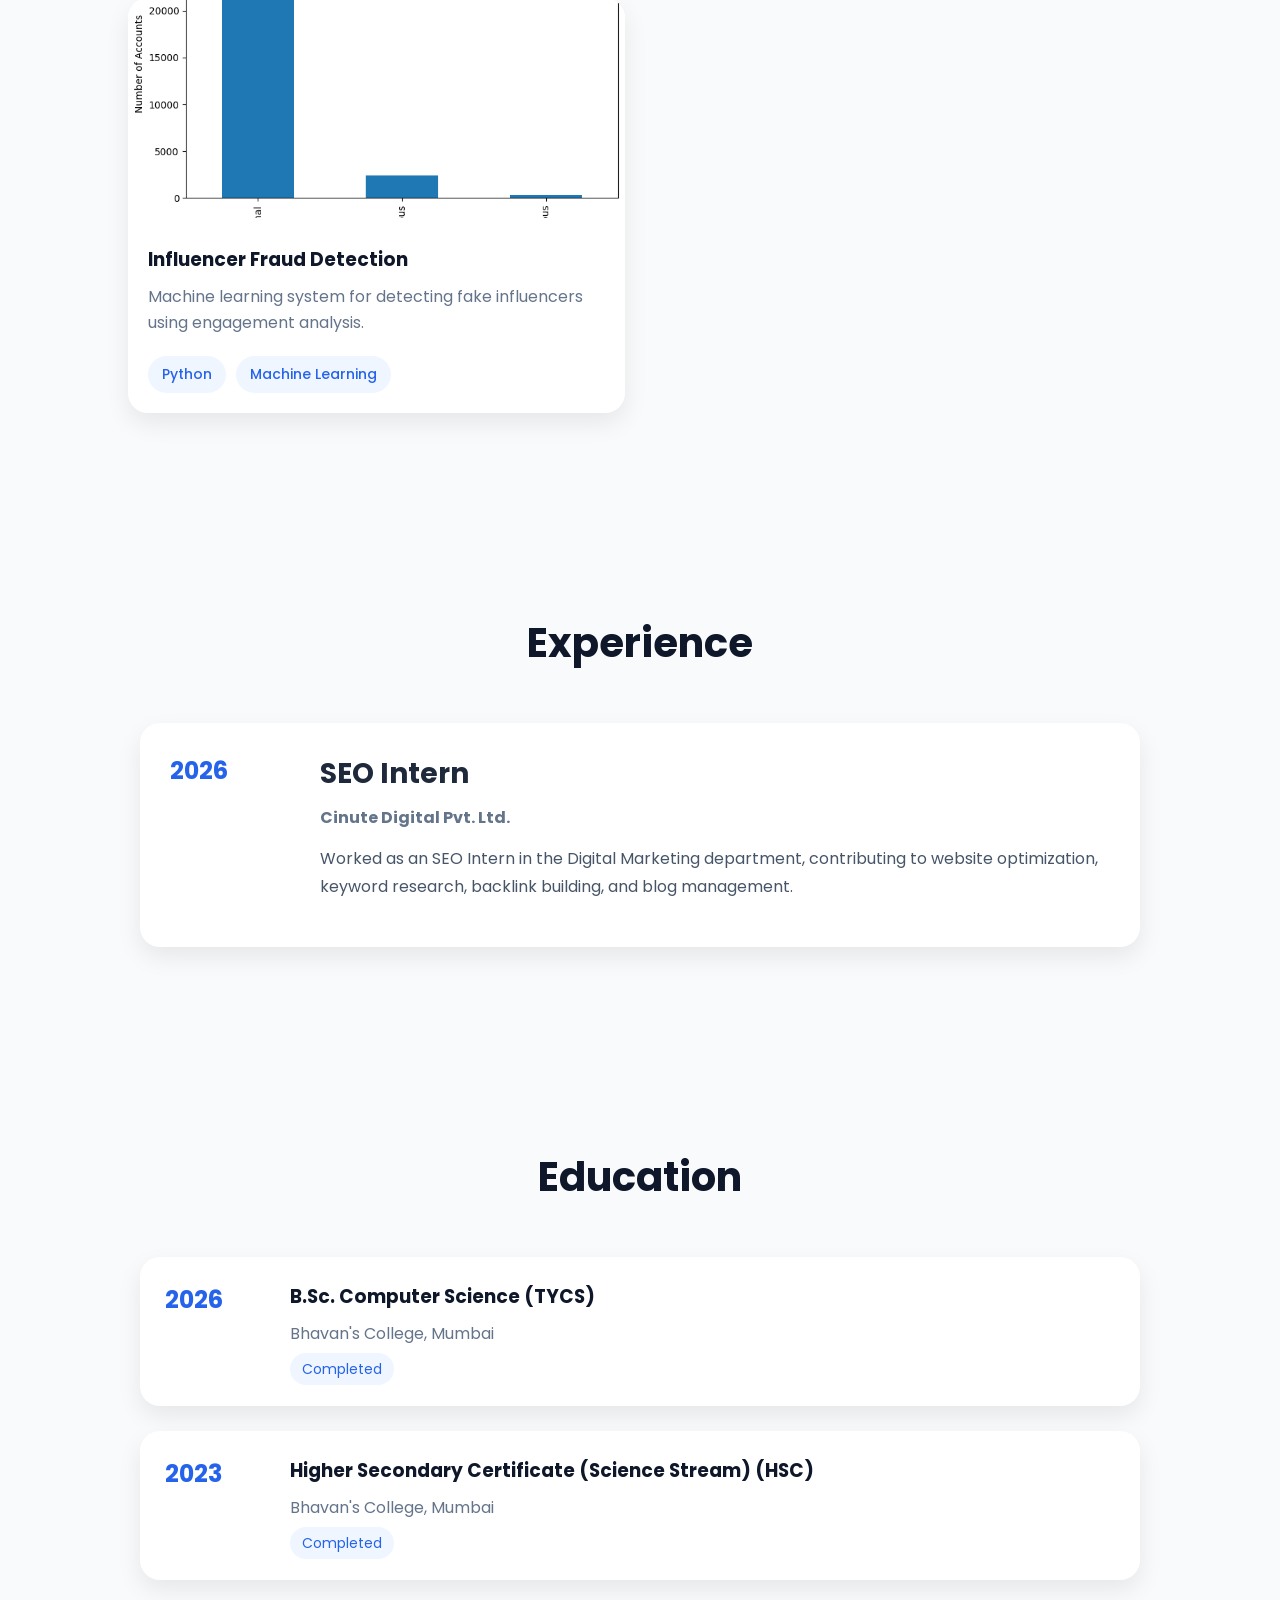
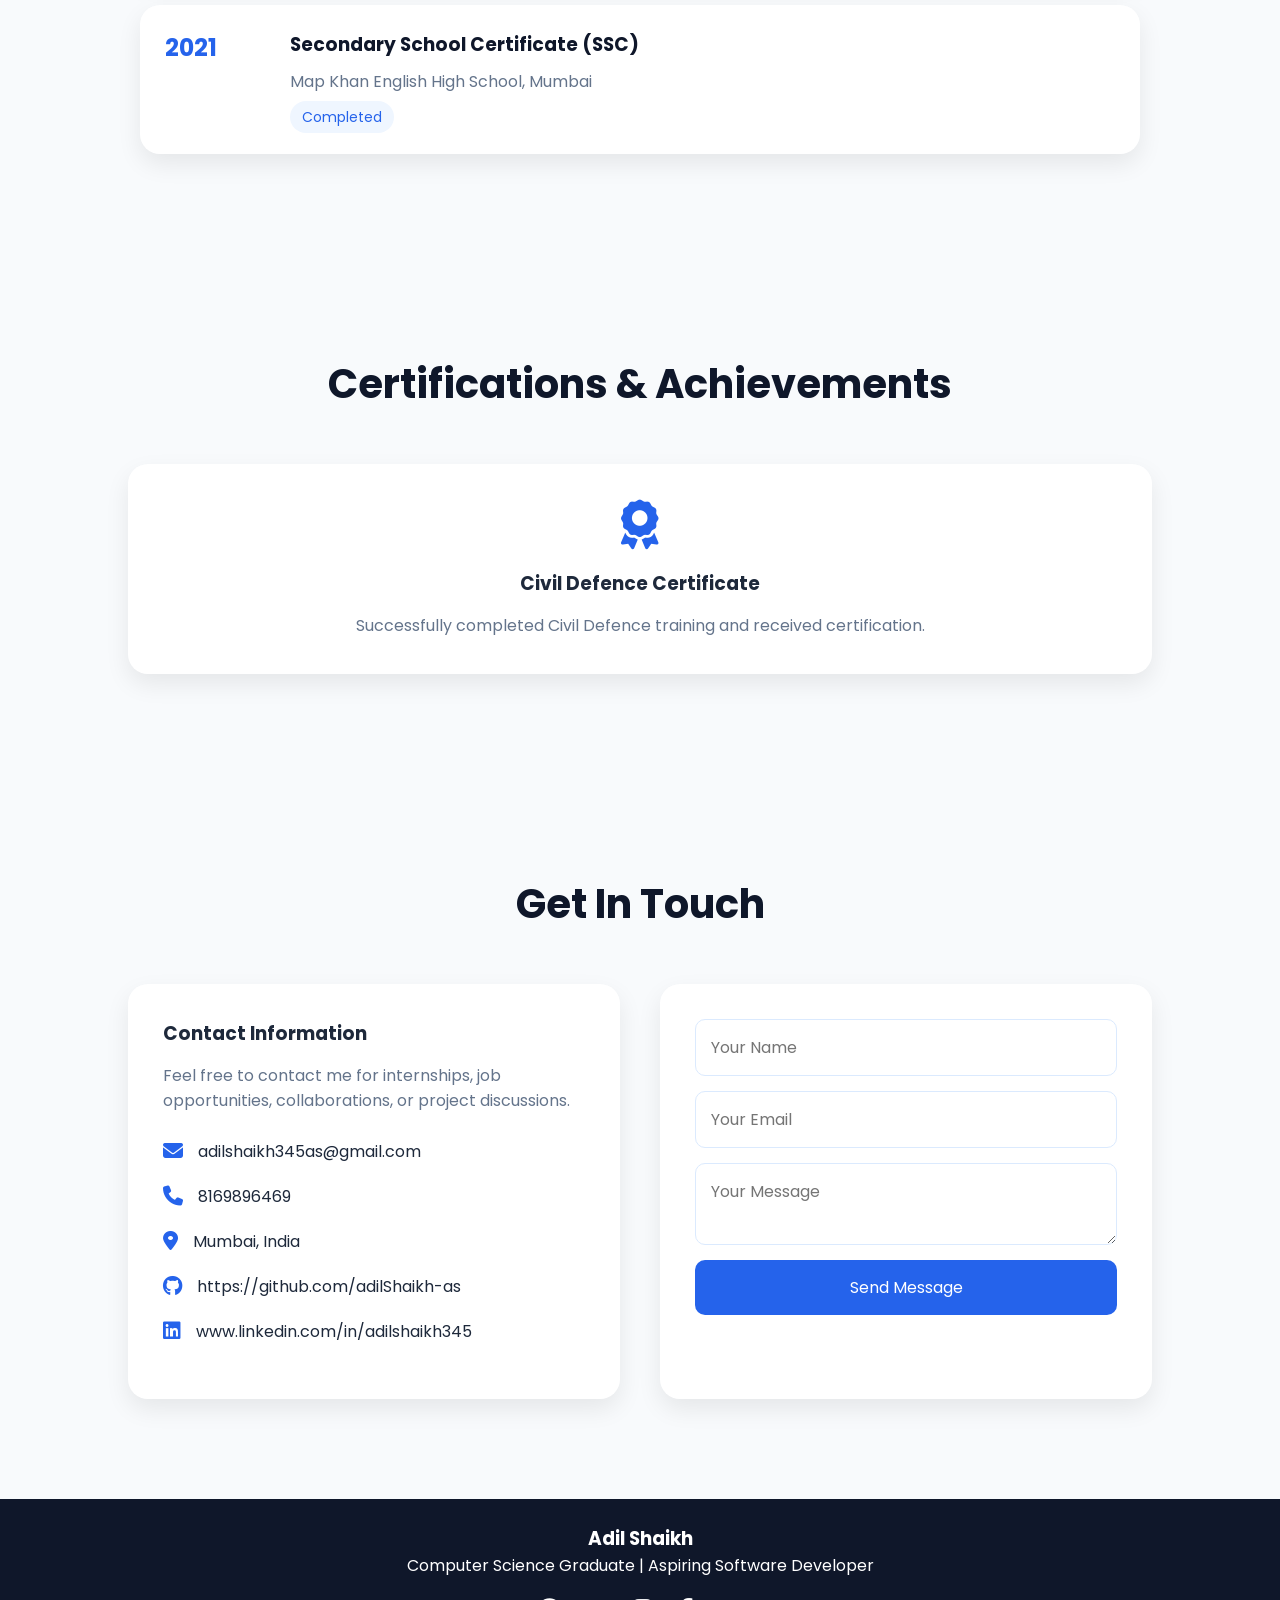
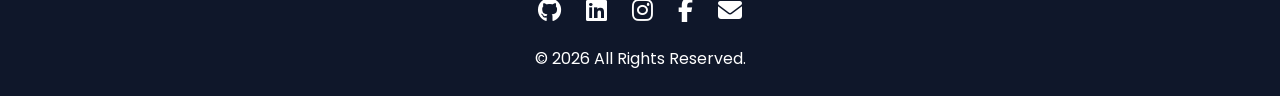
==== commit e7bfa2eb: "Added responsive navbar and mobile improvements" ====
--- a/index.html
+++ b/index.html
@@ -24,16 +24,37 @@
 
     <!-- NAVBAR -->
     <nav>
-        <a style="text-decoration: none;" href="#home"><div class="logo">Adil Shaikh</div></a>
-
-        <ul>
+
+        <a href="#home" class="logo-link">
+            <div class="logo">Adil Shaikh</div>
+        </a>
+
+        <!-- Hamburger Icon -->
+        <div class="menu-toggle" id="menu-toggle">
+            <i class="fas fa-bars"></i>
+        </div>
+
+        <!-- Navigation -->
+        <ul id="nav-links">
+
             <li><a href="#home">Home</a></li>
+
             <li><a href="#about">About</a></li>
+
             <li><a href="#skills">Skills</a></li>
+
             <li><a href="#projects">Projects</a></li>
+
+            <li><a href="#experience">Experience</a></li>
+
             <li><a href="#education">Education</a></li>
+
+            <li><a href="#certifications">Certificates</a></li>
+
             <li><a href="#contact">Contact</a></li>
+
         </ul>
+
     </nav>
 
     <!-- HERO -->
--- a/css/style.css
+++ b/css/style.css
@@ -950,4 +950,143 @@
         flex-direction:column;
     }
 
-}+}
+
+/* =======================================
+   HAMBURGER MENU
+======================================= */
+
+.logo-link{
+    text-decoration:none;
+}
+
+.menu-toggle{
+
+    display:none;
+
+    font-size:28px;
+
+    color:#2563eb;
+
+    cursor:pointer;
+
+    transition:.3s;
+
+}
+
+.menu-toggle i{
+
+    transition:.3s ease;
+
+}
+
+@media(max-width:768px){
+
+    nav{
+
+        display:flex;
+
+        justify-content:space-between;
+
+        align-items:center;
+
+        padding:18px 20px;
+
+    }
+
+    .menu-toggle{
+
+        display:block;
+
+    }
+
+    nav ul{
+
+        position:absolute;
+
+        top:80px;
+
+        left:0;
+
+        width:100%;
+
+        background:white;
+
+        display:flex;
+
+        flex-direction:column;
+
+        align-items:center;
+
+        gap:0;
+
+        max-height:0;
+
+        overflow:hidden;
+
+        transition:max-height .4s ease;
+
+        box-shadow:0 10px 25px rgba(0,0,0,.1);
+
+    }
+
+    nav ul.active{
+
+        max-height:600px;
+
+        animation:slideDown .4s ease;
+
+    }
+
+    nav ul li{
+
+        width:100%;
+
+    }
+
+    nav ul li a{
+
+        display:block;
+
+        width:100%;
+
+        padding:18px;
+
+        text-align:center;
+
+    }
+
+    nav ul li a:hover{
+
+        background:#eff6ff;
+
+    }
+
+}
+
+.menu-toggle:hover{
+
+    transform:rotate(90deg);
+
+}
+
+@keyframes slideDown{
+
+    from{
+
+        opacity:0;
+
+        transform:translateY(-20px);
+
+    }
+
+    to{
+
+        opacity:1;
+
+        transform:translateY(0);
+
+    }
+
+}
+
--- a/css/responsive.css
+++ b/css/responsive.css
@@ -126,26 +126,6 @@
 
 @media (max-width:768px){
 
-nav{
-
-    flex-direction:column;
-
-    gap:15px;
-
-    padding:15px;
-
-}
-
-nav ul{
-
-    flex-wrap:wrap;
-
-    justify-content:center;
-
-    gap:15px;
-
-}
-
 section{
 
     padding:80px 5%;
@@ -352,7 +332,7 @@
 @media (max-width:768px){
 
     #home{
-        padding-top:150px;
+        padding-top:110px;
     }
 
 }
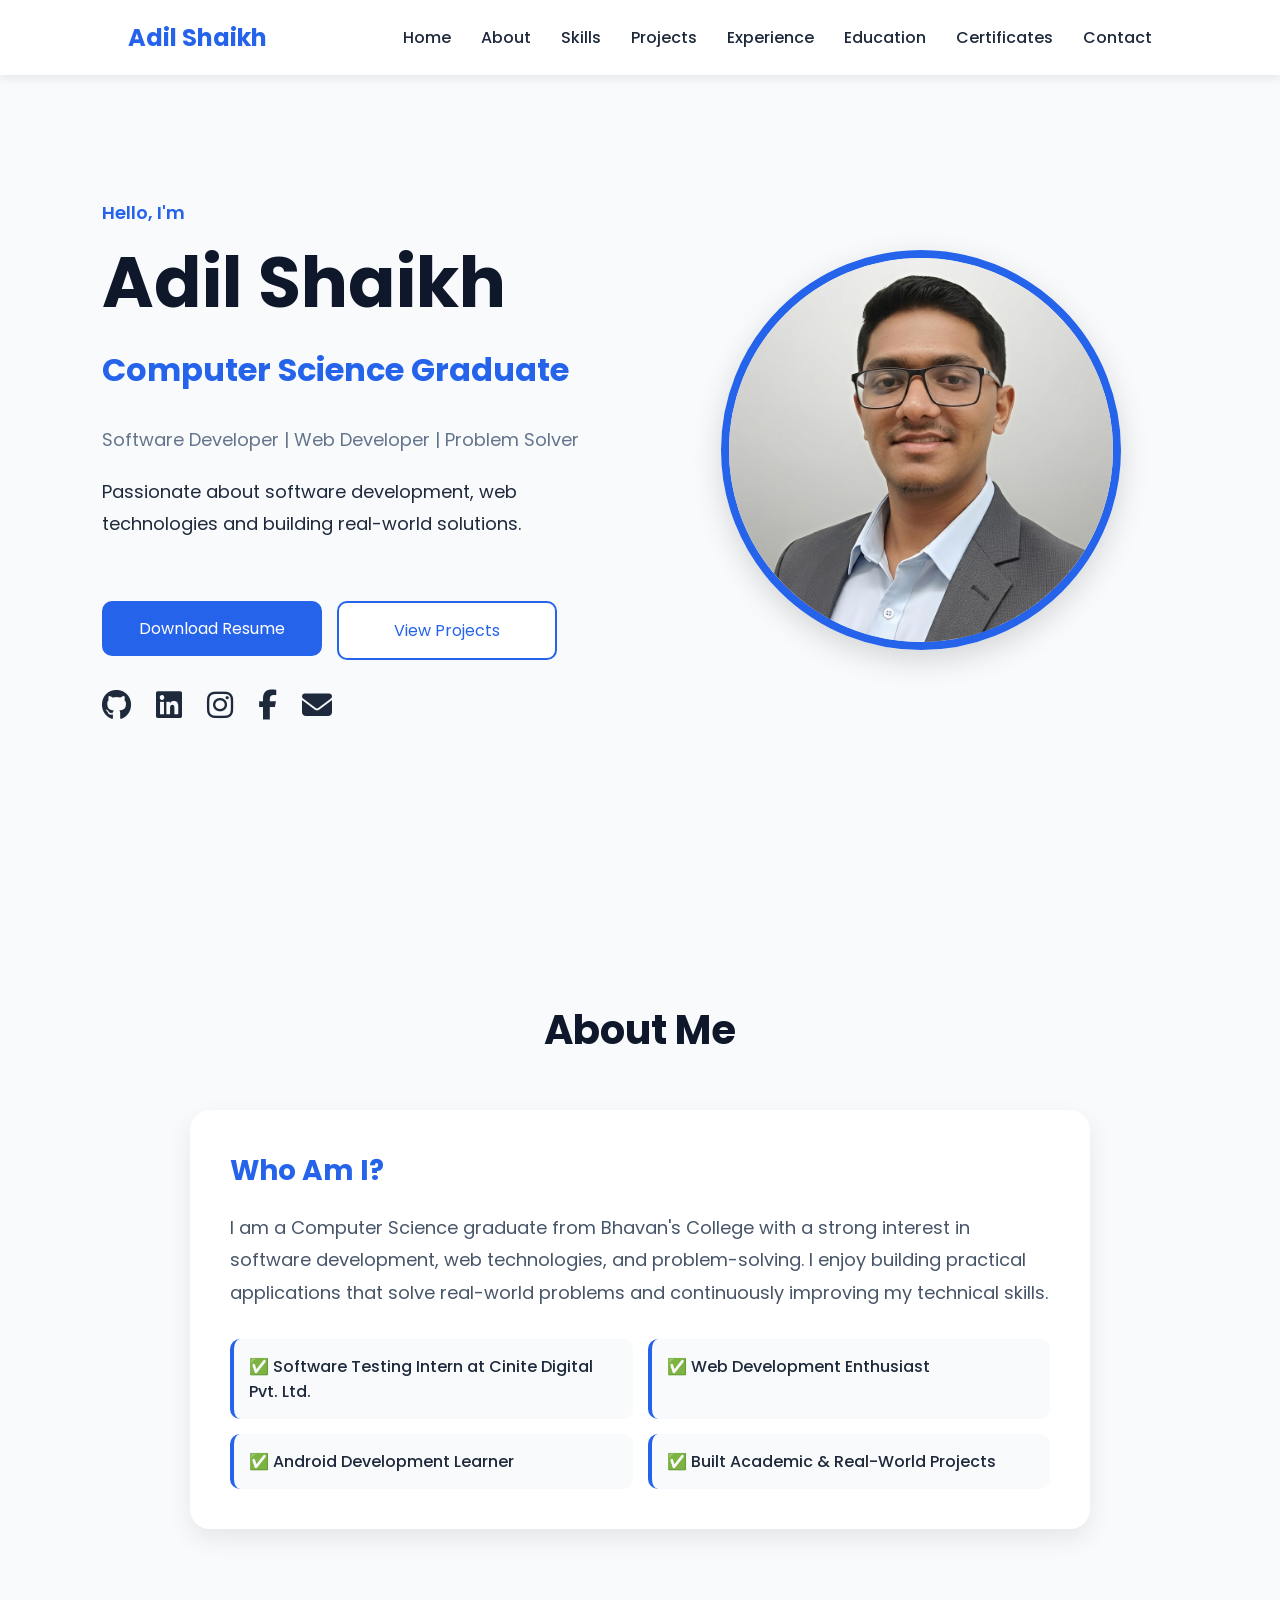
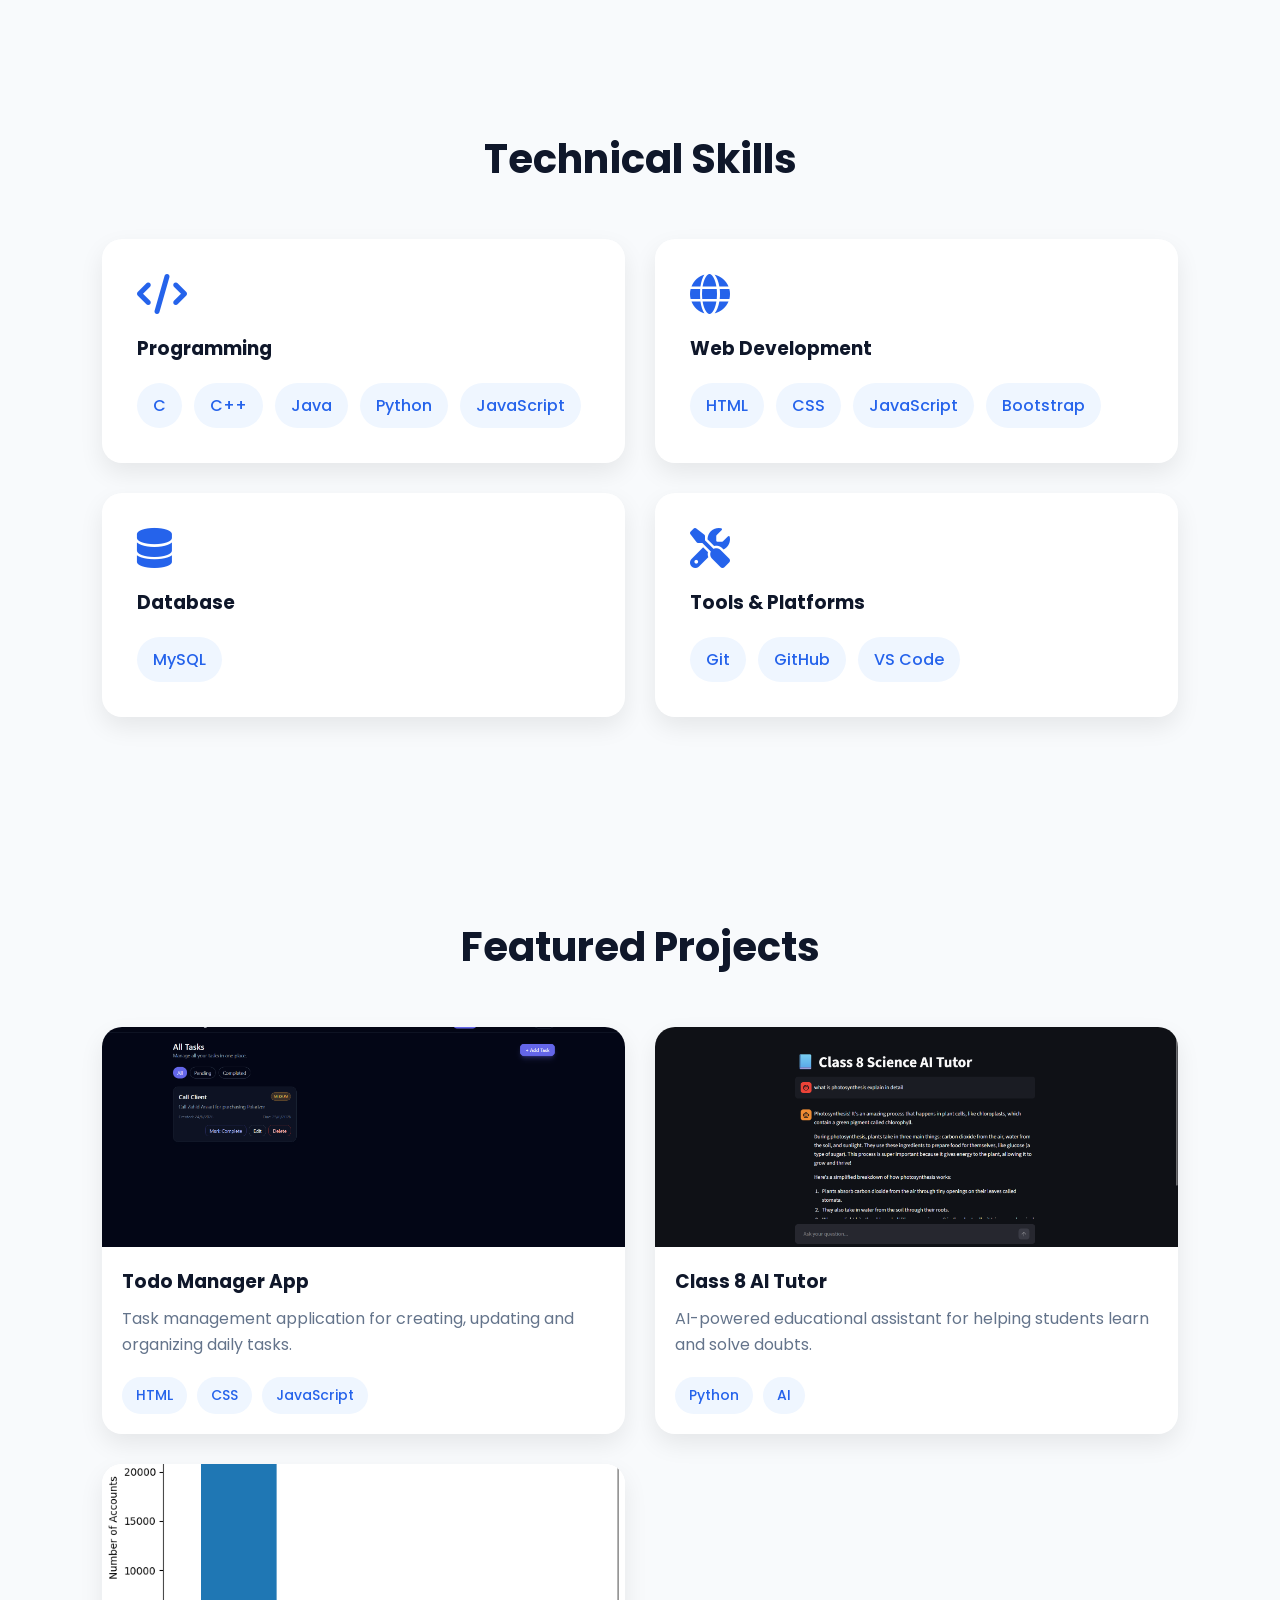
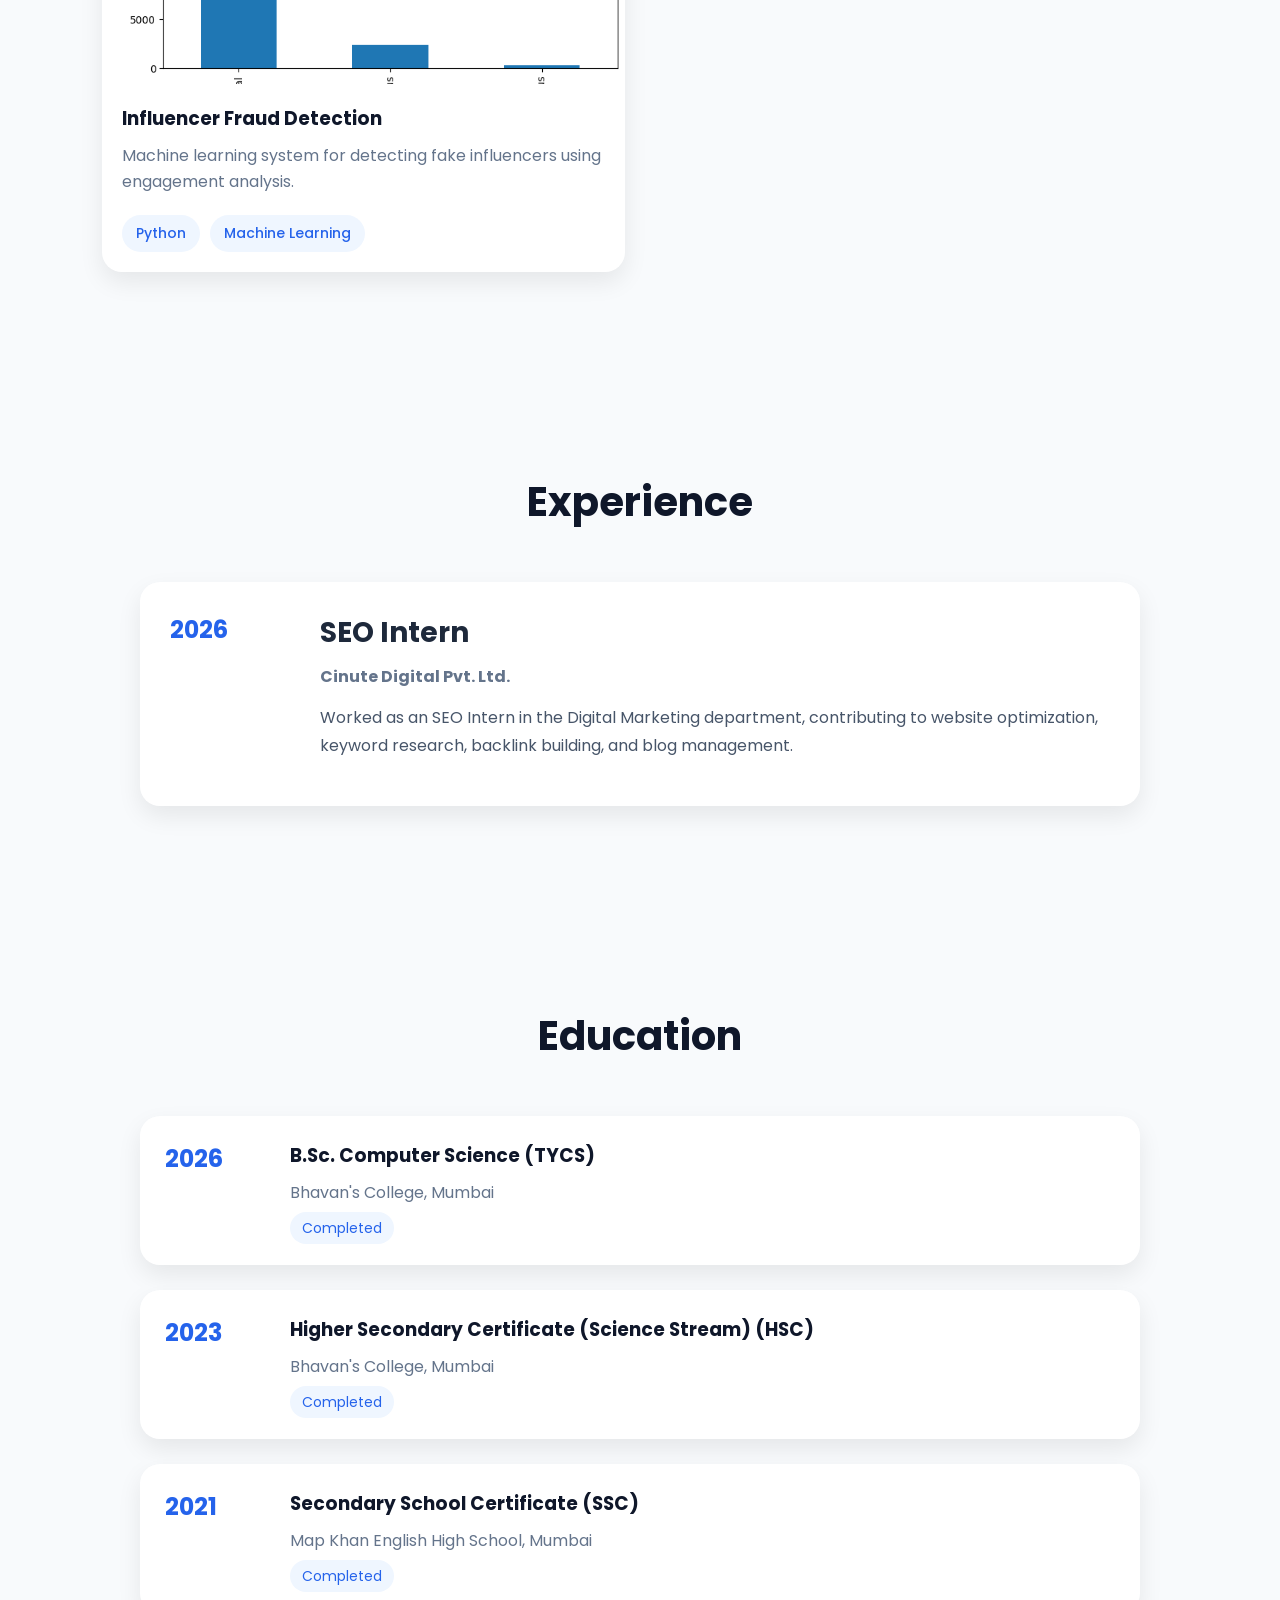
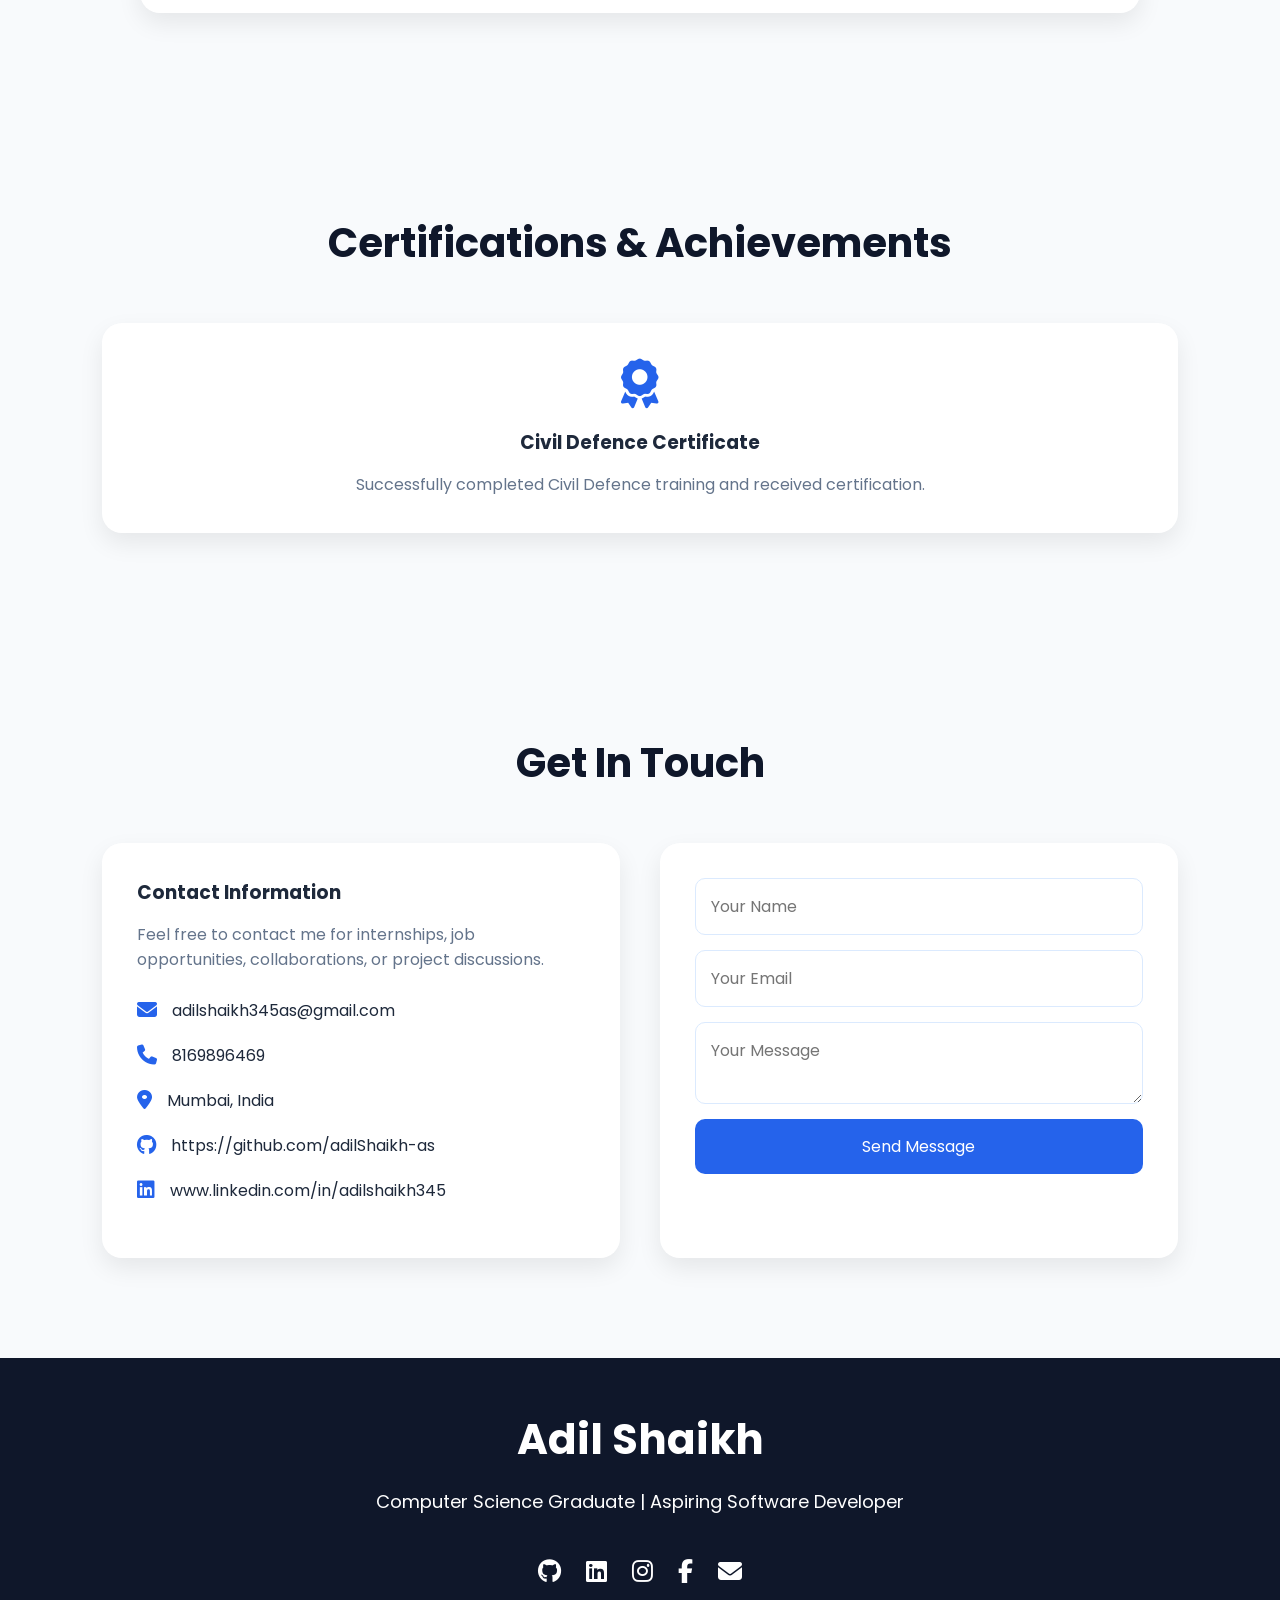
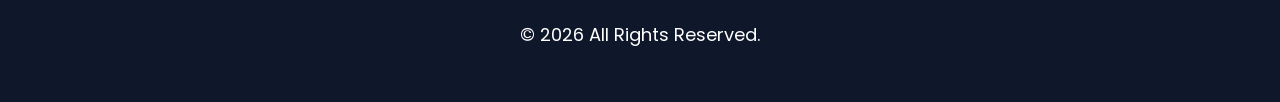
==== commit ecf47d57: "Fixed about section" ====
--- a/index.html
+++ b/index.html
@@ -143,10 +143,6 @@
                 <div class="about-highlights">
 
                     <div class="highlight">
-                        ✅ TY BSc Computer Science Graduate
-                    </div>
-
-                    <div class="highlight">
                         ✅ Software Testing Intern at Cinite Digital Pvt. Ltd.
                     </div>
 
@@ -457,7 +453,7 @@
                     <input
                         type="hidden"
                         name="_next"
-                        value="http://127.0.0.1:5500/thankyou.html">
+                        value="https://adilShaikh-as.github.io/Portfolio-Website/thankyou.html">
 
                     <button type="submit">
                         Send Message
--- a/css/style.css
+++ b/css/style.css
@@ -5,6 +5,12 @@
     box-sizing:border-box;
     font-family:'Poppins',sans-serif;
     scroll-behavior:smooth;
+}
+
+html,
+body{
+    width:100%;
+    overflow-x:hidden;
 }
 
 body{
@@ -70,7 +76,9 @@
 /* Sections */
 
 section{
-    padding:100px 10%;
+    width:100%;
+    max-width:100%;
+    padding:100px 8%;
 }
 
 /* Hero Section */
@@ -587,20 +595,38 @@
 
 .contact-form input,
 .contact-form textarea{
+
+    width:100%;
+    max-width:100%;
+
     padding:15px;
+
     border:1px solid #dbeafe;
+
     border-radius:10px;
+
     font-size:16px;
+
 }
 
 .contact-form button{
+
+    width:100%;
+
     padding:15px;
+
     border:none;
+
     border-radius:10px;
+
     background:#2563eb;
+
     color:white;
+
     cursor:pointer;
+
     font-size:16px;
+
 }
 
 .footer-icons{
@@ -980,7 +1006,11 @@
 
 }
 
-@media(max-width:768px){
+/* FIX: changed breakpoint from 768px to 992px so tablets
+   (e.g. iPad portrait, small laptop windows) also get the
+   collapsible hamburger menu instead of squeezing 8 nav
+   links into one row and breaking layout. */
+@media(max-width:992px){
 
     nav{
 
@@ -990,7 +1020,7 @@
 
         align-items:center;
 
-        padding:18px 20px;
+        padding:18px 5%;
 
     }
 
@@ -1090,3 +1120,53 @@
 
 }
 
+img{
+    max-width:100%;
+    display:block;
+}
+
+footer{
+    width:100%;
+    background:#0f172a;
+    color:#fff;
+    padding:50px 20px;
+    text-align:center;
+    overflow:hidden;
+}
+
+footer h3{
+    font-size:42px;
+    margin-bottom:15px;
+}
+
+footer p{
+    font-size:18px;
+    line-height:1.8;
+}
+
+.footer-icons{
+    display:flex;
+    justify-content:center;
+    align-items:center;
+    flex-wrap:wrap;
+    gap:25px;
+    margin:25px 0;
+}
+
+.footer-icons a{
+    color:#fff;
+    text-decoration:none;
+    font-size:34px;
+    transition:.3s;
+}
+
+.footer-icons a:hover{
+    color:#2563eb;
+    transform:translateY(-4px);
+}
+
+.contact-item p,
+.contact-item a{
+    overflow-wrap:anywhere;
+    word-break:break-word;
+}
--- a/css/responsive.css
+++ b/css/responsive.css
@@ -4,330 +4,90 @@
 
 @media (max-width:1200px){
 
-section{
-    padding:100px 6%;
+    section{
+        padding:100px 6%;
+    }
+
+    .hero-image img{
+        width:350px;
+        height:350px;
+    }
+
+    #home h1{
+        font-size:60px;
+    }
+
 }
 
-.hero-image img{
-    width:350px;
-    height:350px;
+
+/* =======================================
+   TABLETS
+======================================= */
+
+@media (max-width:992px){
+
+    .hero-content{
+        flex-direction:column-reverse;
+        text-align:center;
+        gap:40px;
+    }
+
+    .hero-buttons{
+        justify-content:center;
+        flex-wrap:wrap;
+    }
+
+    .social-icons{
+        justify-content:center;
+    }
+
+    .hero-image img{
+        width:320px;
+        height:320px;
+    }
+
+    #home h1{
+        font-size:50px;
+    }
+
+    #home h2{
+        font-size:28px;
+    }
+
+    .about-highlights{
+        grid-template-columns:1fr;
+    }
+
+    .skills-container{
+        grid-template-columns:1fr;
+    }
+
+    .projects-container{
+        grid-template-columns:repeat(2,1fr);
+    }
+
+    .contact-container{
+        grid-template-columns:1fr;
+    }
+
+    .experience-card{
+        flex-direction:column;
+    }
+
+    .education-card{
+        flex-direction:column;
+    }
+
+    .info-grid{
+        grid-template-columns:repeat(2,1fr);
+    }
+
 }
 
-#home h1{
-    font-size:60px;
-}
-
-}
-
-
-/* =======================================
-   TABLETS
-======================================= */
-
-@media (max-width:992px){
-
-nav{
-
-    padding:18px 5%;
-
-}
-
-.hero-content{
-
-    flex-direction:column-reverse;
-
-    text-align:center;
-
-    gap:40px;
-
-}
-
-.hero-buttons{
-
-    justify-content:center;
-
-    flex-wrap:wrap;
-
-}
-
-.social-icons{
-
-    justify-content:center;
-
-}
-
-.hero-image img{
-
-    width:320px;
-    height:320px;
-
-}
-
-#home h1{
-
-    font-size:50px;
-
-}
-
-#home h2{
-
-    font-size:28px;
-
-}
-
-.about-highlights{
-
-    grid-template-columns:1fr;
-
-}
-
-.skills-container{
-
-    grid-template-columns:1fr;
-
-}
-
-.projects-container{
-
-    grid-template-columns:repeat(2,1fr);
-
-}
-
-.contact-container{
-
-    grid-template-columns:1fr;
-
-}
-
-.experience-card{
-
-    flex-direction:column;
-
-}
-
-.education-card{
-
-    flex-direction:column;
-
-}
-
-.info-grid{
-
-    grid-template-columns:repeat(2,1fr);
-
-}
-
-}
-
 
 /* =======================================
    MOBILE
 ======================================= */
-
-@media (max-width:768px){
-
-section{
-
-    padding:80px 5%;
-
-}
-
-.hero-image img{
-
-    width:260px;
-    height:260px;
-
-}
-
-#home h1{
-
-    font-size:40px;
-
-}
-
-#home h2{
-
-    font-size:24px;
-
-}
-
-.hero-tagline{
-
-    font-size:16px;
-
-}
-
-.hero-buttons{
-
-    flex-direction:column;
-
-    align-items:center;
-
-}
-
-.hero-buttons button{
-
-    width:100%;
-
-    max-width:260px;
-
-}
-
-.projects-container{
-
-    grid-template-columns:1fr;
-
-}
-
-.certifications-container{
-
-    grid-template-columns:1fr;
-
-}
-
-.about-card{
-
-    padding:25px;
-
-}
-
-.skill-card{
-
-    padding:25px;
-
-}
-
-.contact-info,
-.contact-form{
-
-    padding:25px;
-
-}
-
-.info-grid{
-
-    grid-template-columns:1fr;
-
-}
-
-.action-buttons{
-
-    flex-direction:column;
-
-}
-
-.action-buttons a{
-
-    justify-content:center;
-
-}
-
-.footer-icons{
-
-    flex-wrap:wrap;
-
-}
-
-.social-icons{
-
-    flex-wrap:wrap;
-
-}
-
-}
-
-
-/* =======================================
-   SMALL MOBILE
-======================================= */
-
-@media (max-width:480px){
-
-.logo{
-
-    font-size:22px;
-
-}
-
-nav ul{
-
-    gap:12px;
-
-}
-
-nav ul li a{
-
-    font-size:14px;
-
-}
-
-.hero-image img{
-
-    width:220px;
-    height:220px;
-
-}
-
-#home h1{
-
-    font-size:34px;
-
-}
-
-#home h2{
-
-    font-size:20px;
-
-}
-
-section h2{
-
-    font-size:32px;
-
-}
-
-.hero-buttons button{
-
-    font-size:15px;
-
-}
-
-.project-card img{
-
-    height:180px;
-
-}
-
-.about-card h3{
-
-    font-size:24px;
-
-}
-
-.about-card p{
-
-    font-size:16px;
-
-}
-
-.contact-item{
-
-    flex-direction:column;
-
-    align-items:flex-start;
-
-}
-
-#topBtn{
-
-    width:45px;
-    height:45px;
-
-    font-size:18px;
-
-}
-
-}
 
 @media (max-width:768px){
 
@@ -335,4 +95,168 @@
         padding-top:110px;
     }
 
+    section{
+        padding:80px 5%;
+        overflow:hidden;
+    }
+
+    .hero-content,
+    .hero-text,
+    .hero-image,
+    .contact-container{
+        width:100%;
+    }
+
+    .hero-image img{
+        width:260px;
+        height:260px;
+    }
+
+    #home h1{
+        font-size:40px;
+    }
+
+    #home h2{
+        font-size:24px;
+    }
+
+    .hero-tagline{
+        font-size:16px;
+    }
+
+    .hero-buttons{
+        flex-direction:column;
+        align-items:center;
+    }
+
+    .hero-buttons button{
+        width:100%;
+        max-width:260px;
+    }
+
+    .projects-container{
+        grid-template-columns:1fr;
+    }
+
+    .certifications-container{
+        grid-template-columns:1fr;
+    }
+
+    .about-card{
+        padding:25px;
+    }
+
+    .skill-card{
+        padding:25px;
+    }
+
+    .contact-info,
+    .contact-form{
+        padding:25px;
+    }
+
+    .info-grid{
+        grid-template-columns:1fr;
+    }
+
+    .action-buttons{
+        flex-direction:column;
+    }
+
+    .action-buttons a{
+        justify-content:center;
+    }
+
+    .footer-icons,
+    .social-icons{
+        flex-wrap:wrap;
+    }
+
+    .modal-content{
+        width:90%;
+        padding:20px;
+        margin:30px auto;
+    }
+
+    *{
+        max-width:100%;
+    }
+
+    body{
+        overflow-x:hidden;
+    }
+
+    footer{
+        width:100%;
+    }
+
+}
+
+
+/* =======================================
+   SMALL MOBILE
+======================================= */
+
+@media (max-width:480px){
+
+    .logo{
+        font-size:22px;
+    }
+
+    nav ul li a{
+        font-size:15px;
+    }
+
+    .hero-image img{
+        width:220px;
+        height:220px;
+    }
+
+    #home h1{
+        font-size:34px;
+    }
+
+    #home h2{
+        font-size:20px;
+    }
+
+    section h2{
+        font-size:32px;
+    }
+
+    .hero-buttons button{
+        font-size:15px;
+    }
+
+    .project-card img{
+        height:180px;
+    }
+
+    .about-card h3{
+        font-size:24px;
+    }
+
+    .about-card p{
+        font-size:16px;
+    }
+
+    .contact-item{
+        flex-direction:column;
+        align-items:flex-start;
+        gap:6px;
+    }
+
+    .modal-content{
+        width:92%;
+        padding:18px;
+    }
+
+    #topBtn{
+        width:45px;
+        height:45px;
+        font-size:18px;
+        bottom:20px;
+        right:20px;
+    }
+
 }
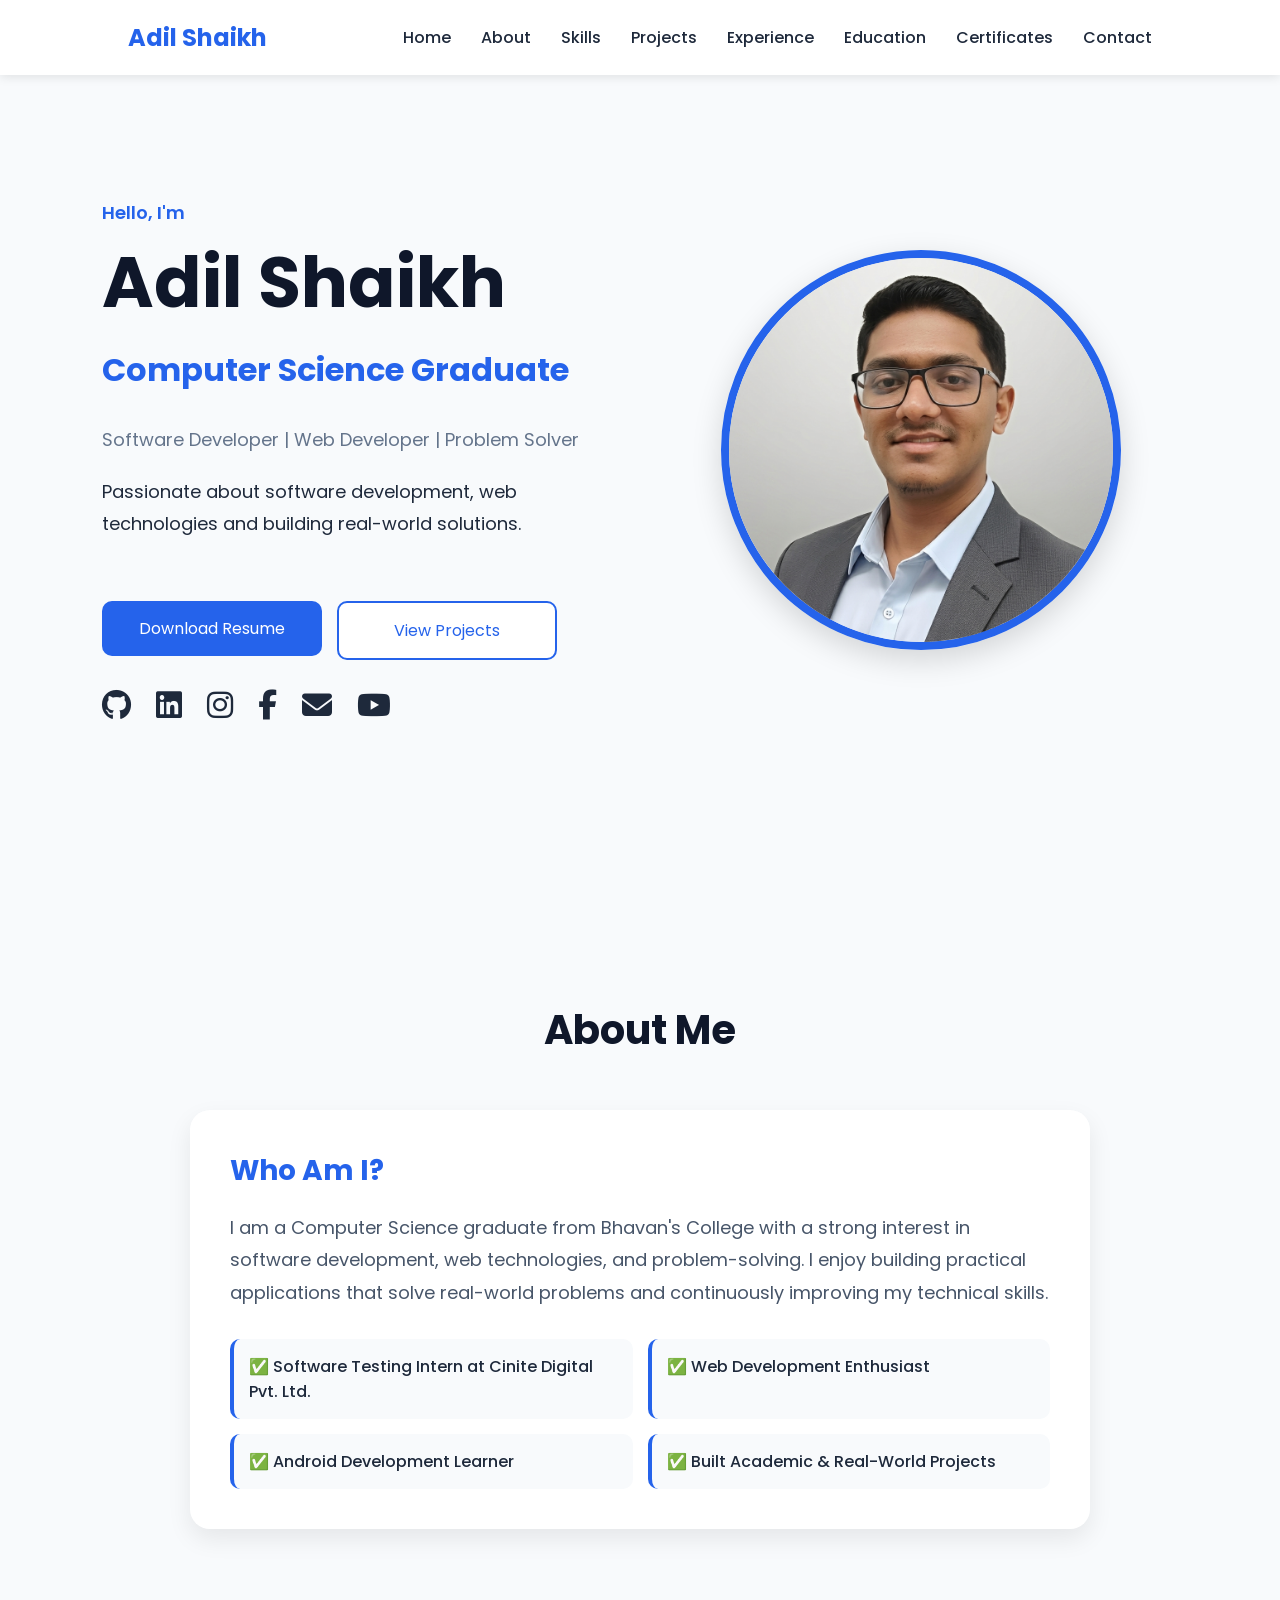
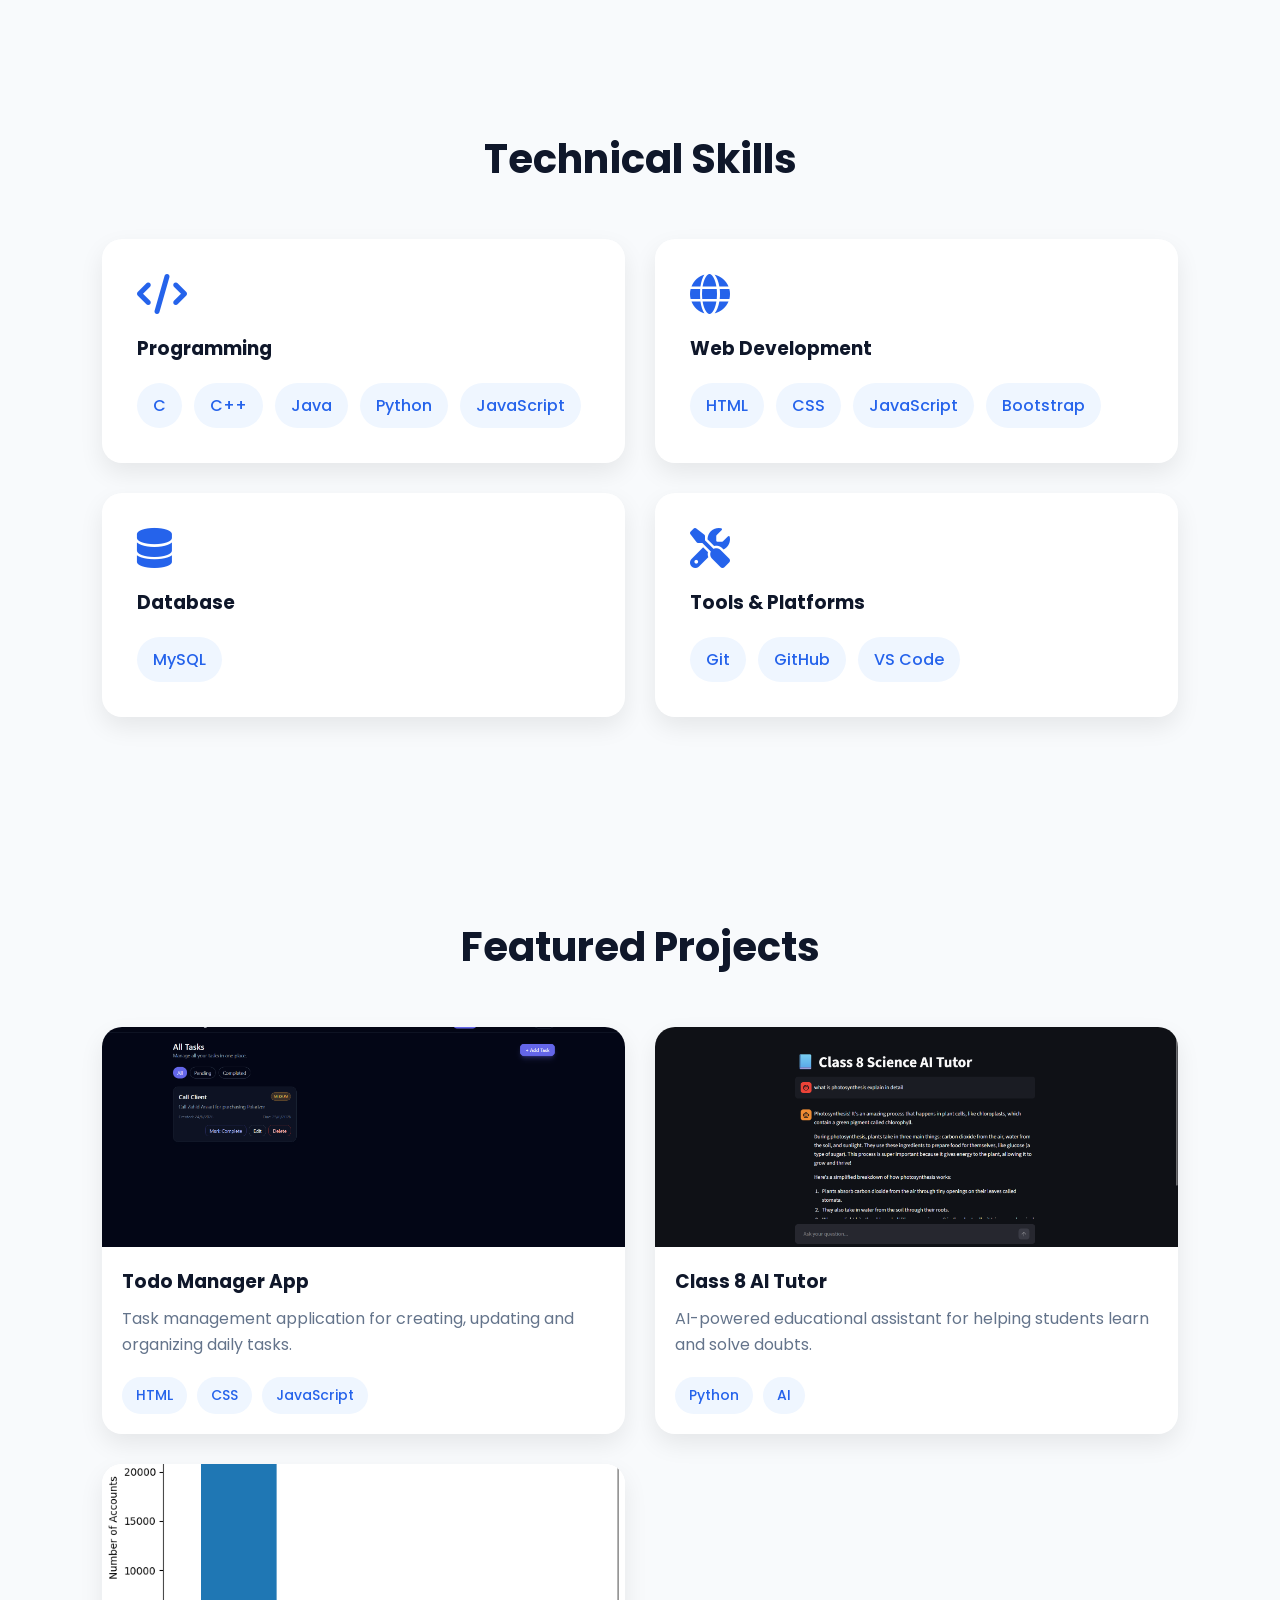
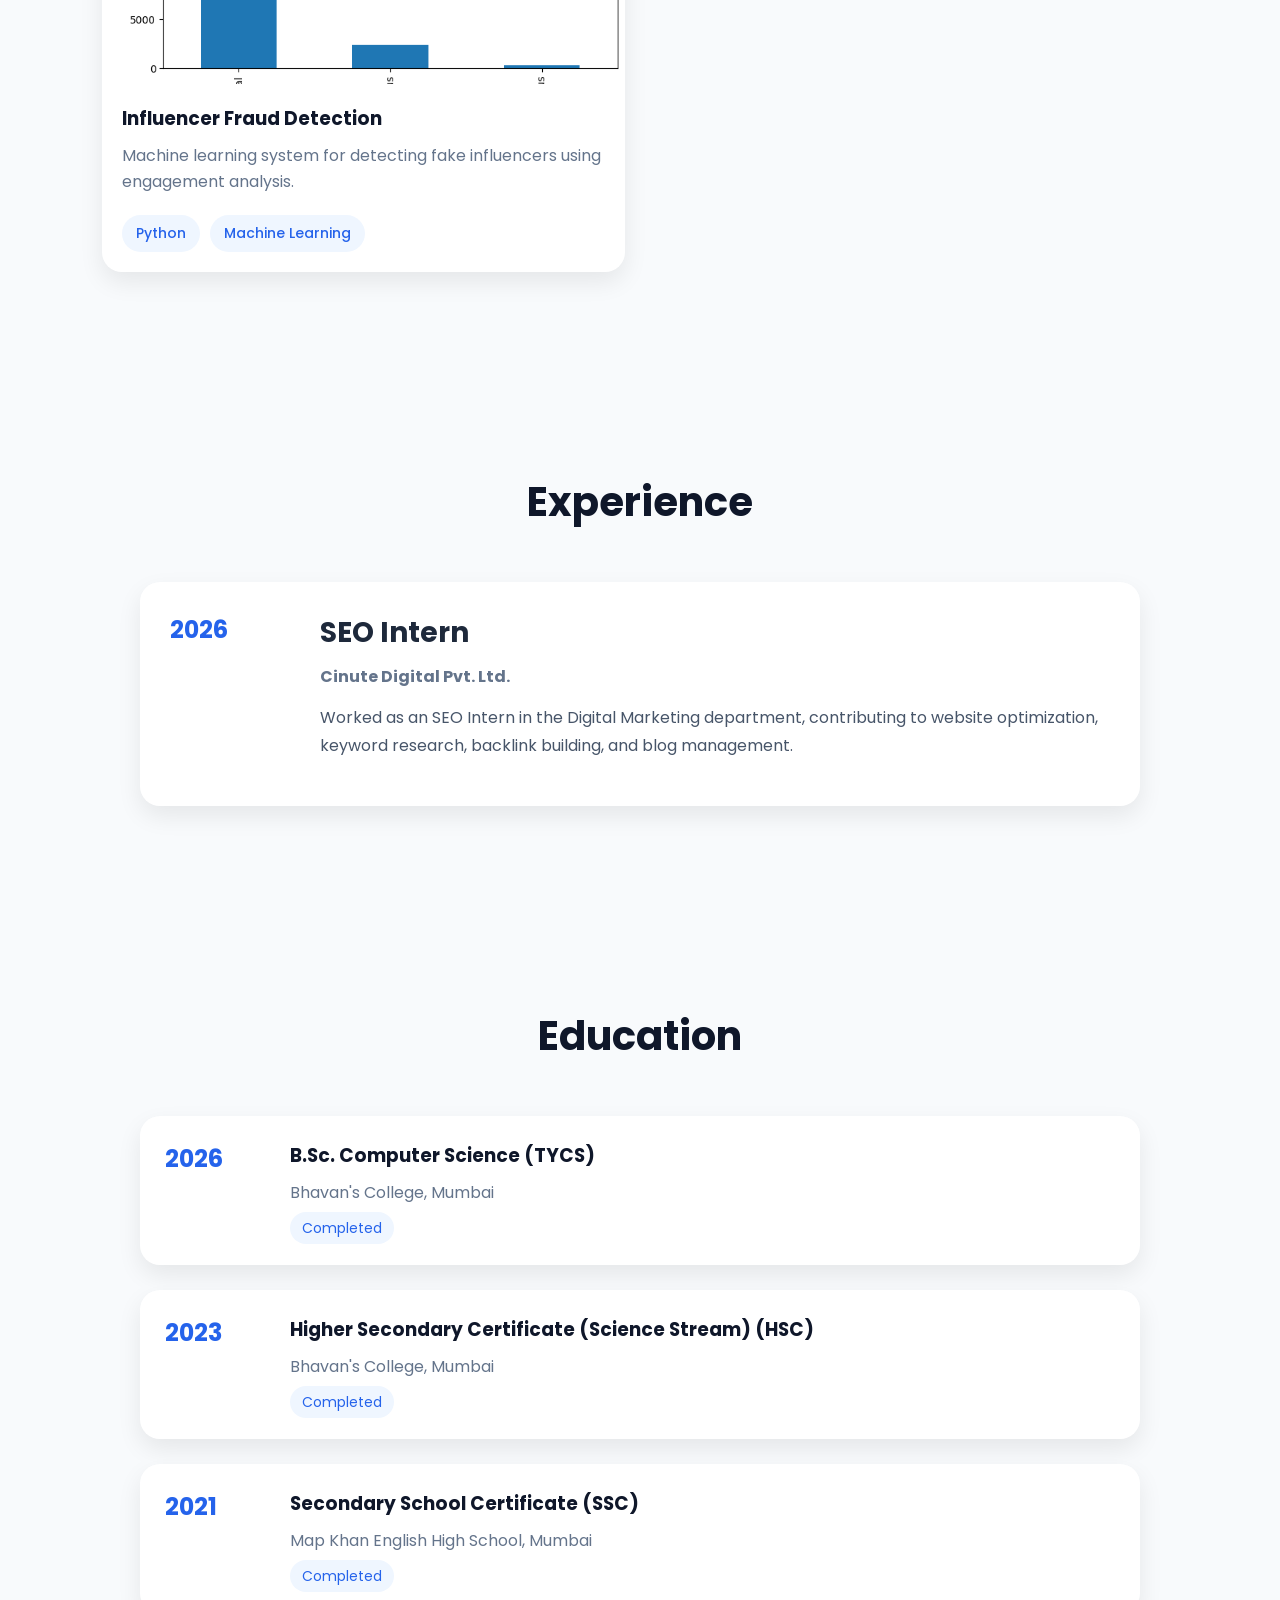
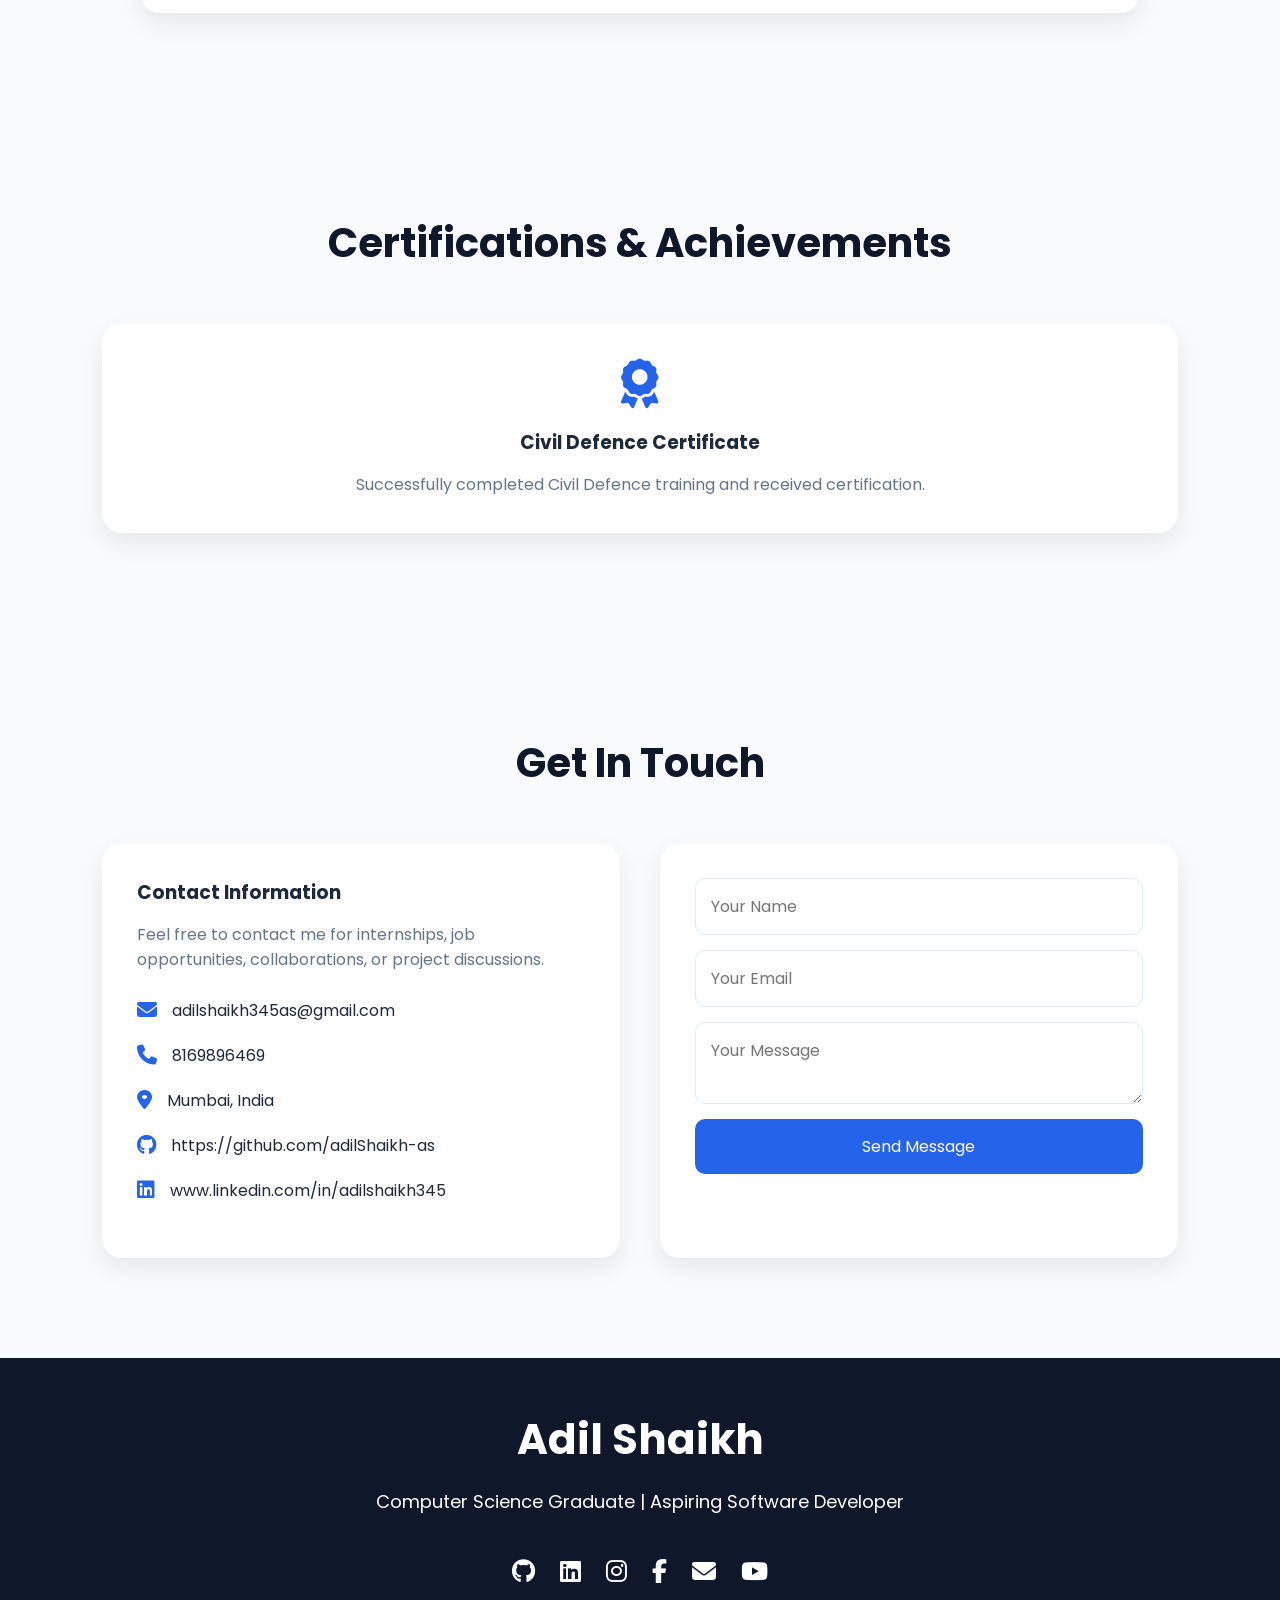
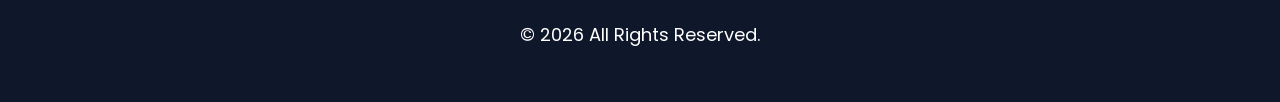
==== commit d982335a: "Added youtube" ====
--- a/index.html
+++ b/index.html
@@ -110,6 +110,10 @@
                         <i class="fas fa-envelope"></i>
                     </a>
 
+                    <a href="https://youtube.com/@adilshaikh-hr5hw?si=eD4RvK_V8-QmQYcg" target="_blank" aria-label="YouTube">
+                        <i class="fab fa-youtube"></i>
+                    </a>
+
                 </div>
 
             </div>
@@ -496,6 +500,10 @@
                 <i class="fas fa-envelope"></i>
             </a>
 
+            <a href="https://youtube.com/@adilshaikh-hr5hw?si=eD4RvK_V8-QmQYcg" target="_blank" aria-label="YouTube">
+                <i class="fab fa-youtube"></i>
+            </a>
+
         </div>
 
         <p>© 2026 All Rights Reserved.</p>
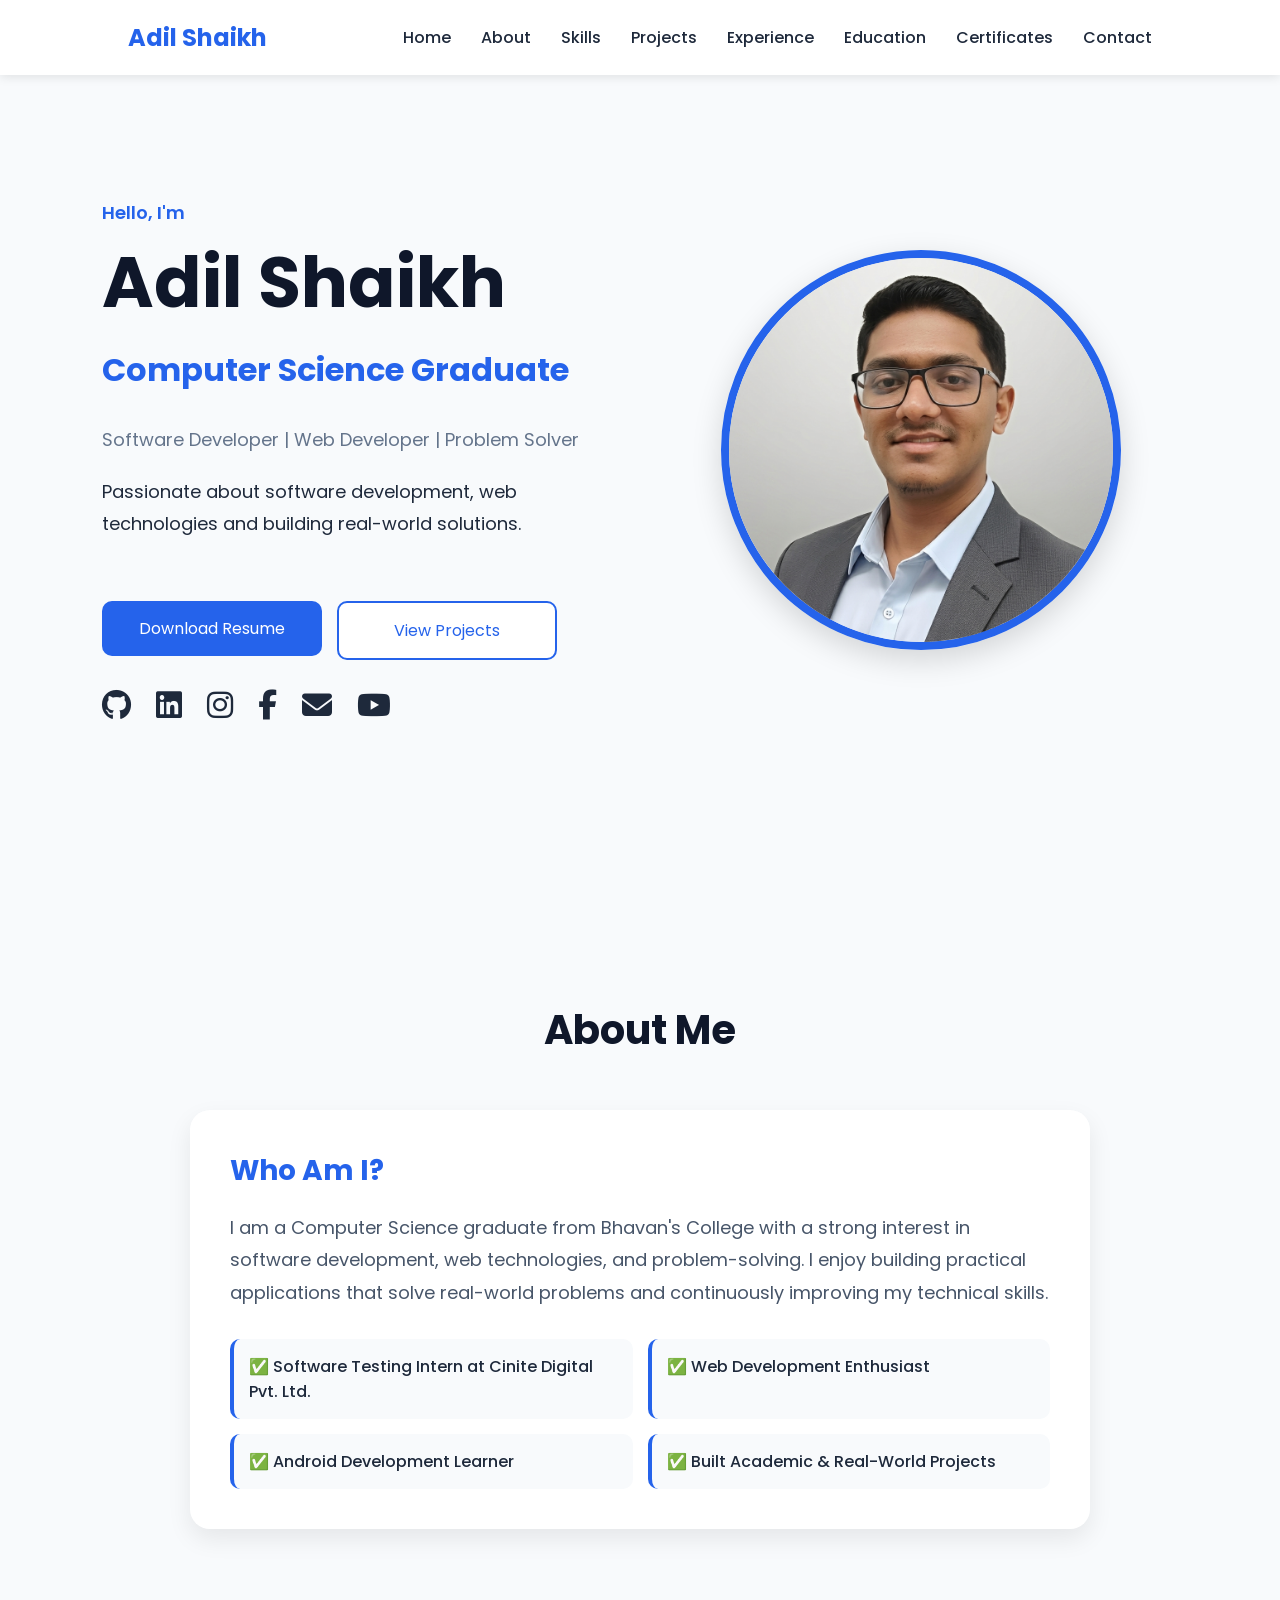
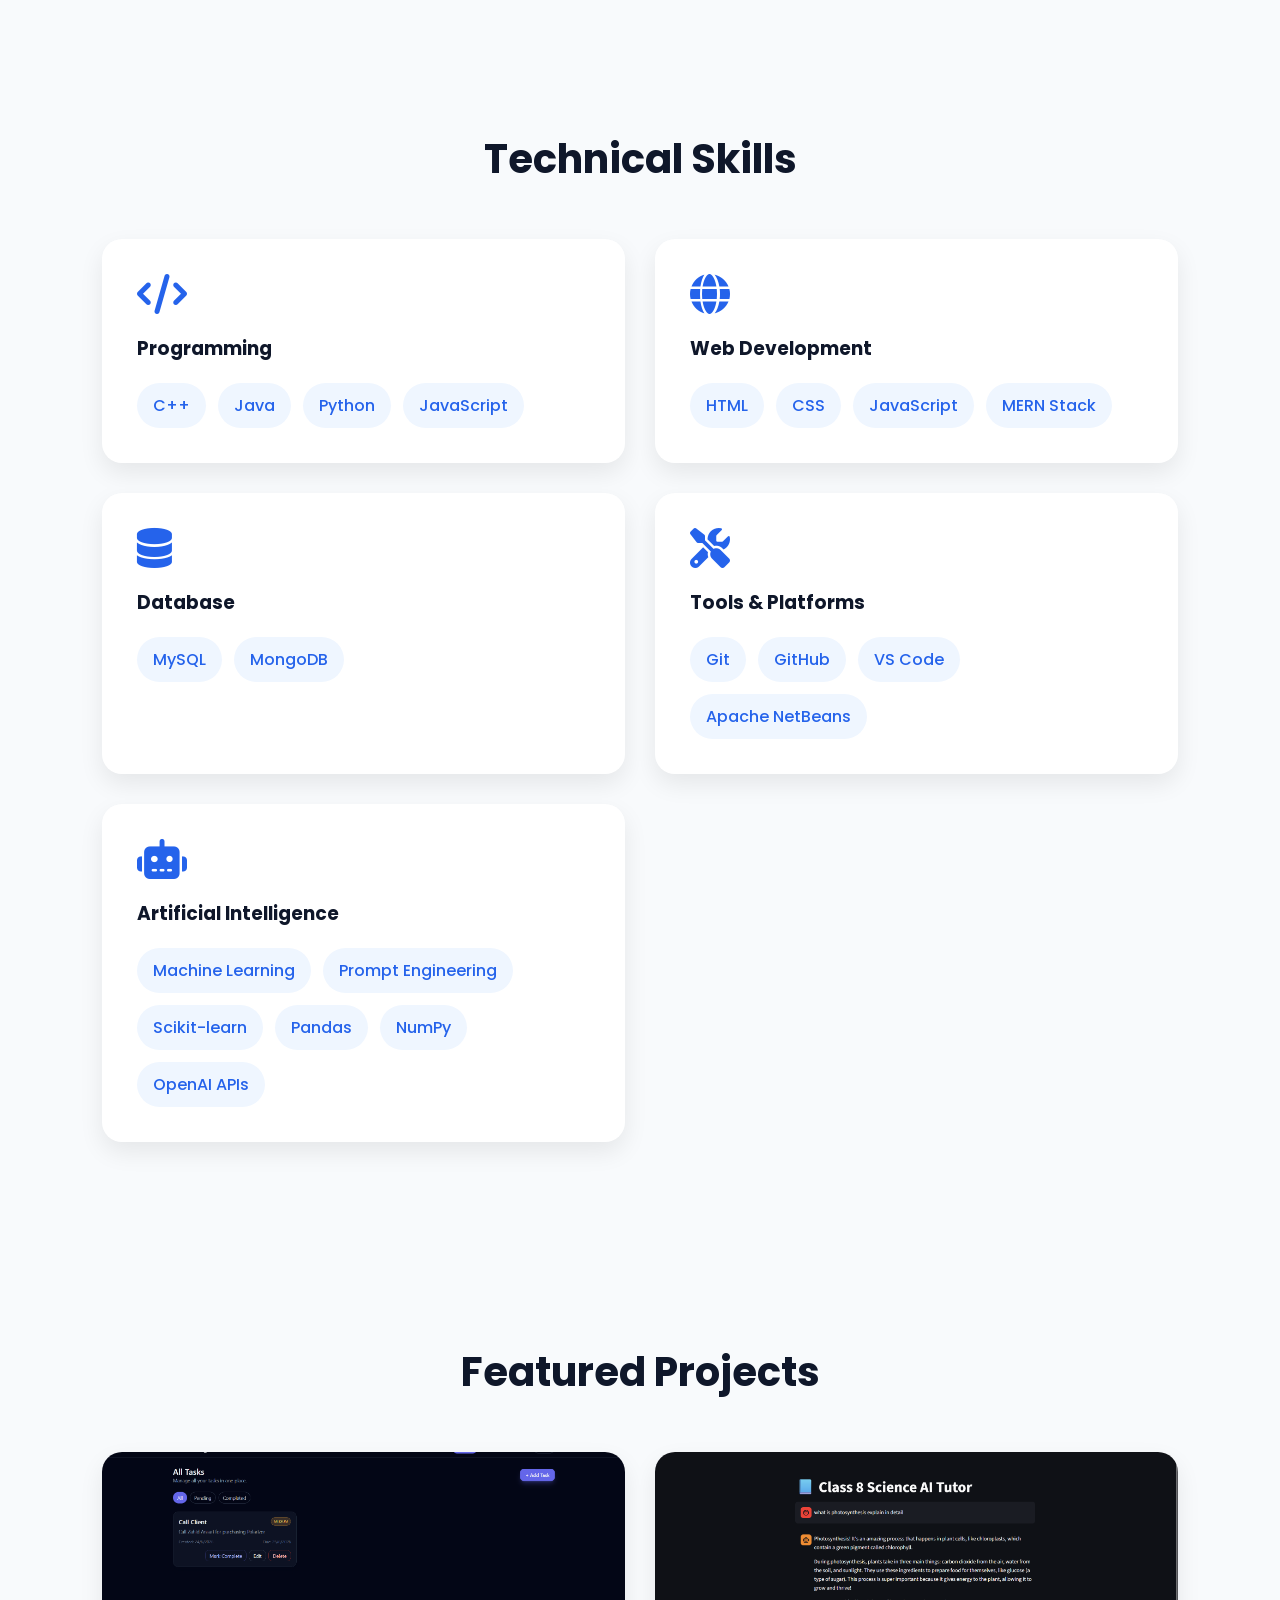
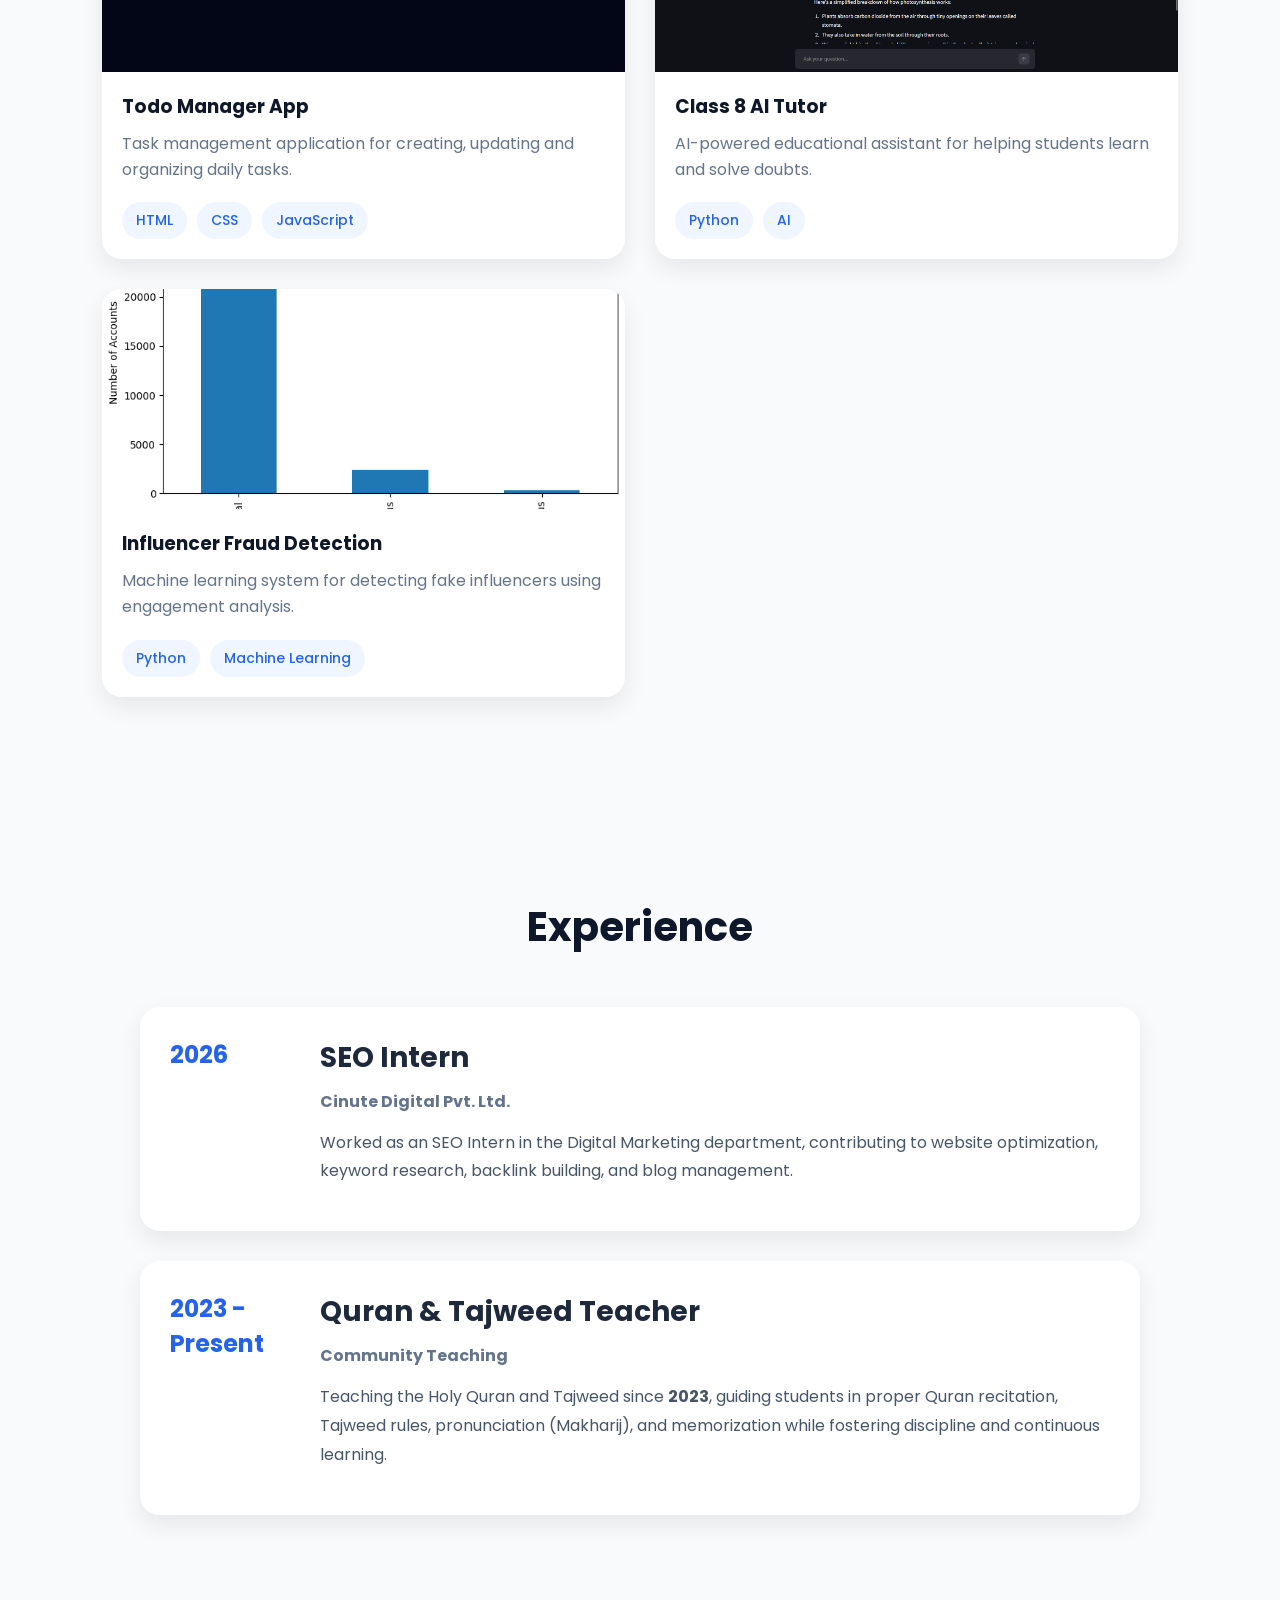
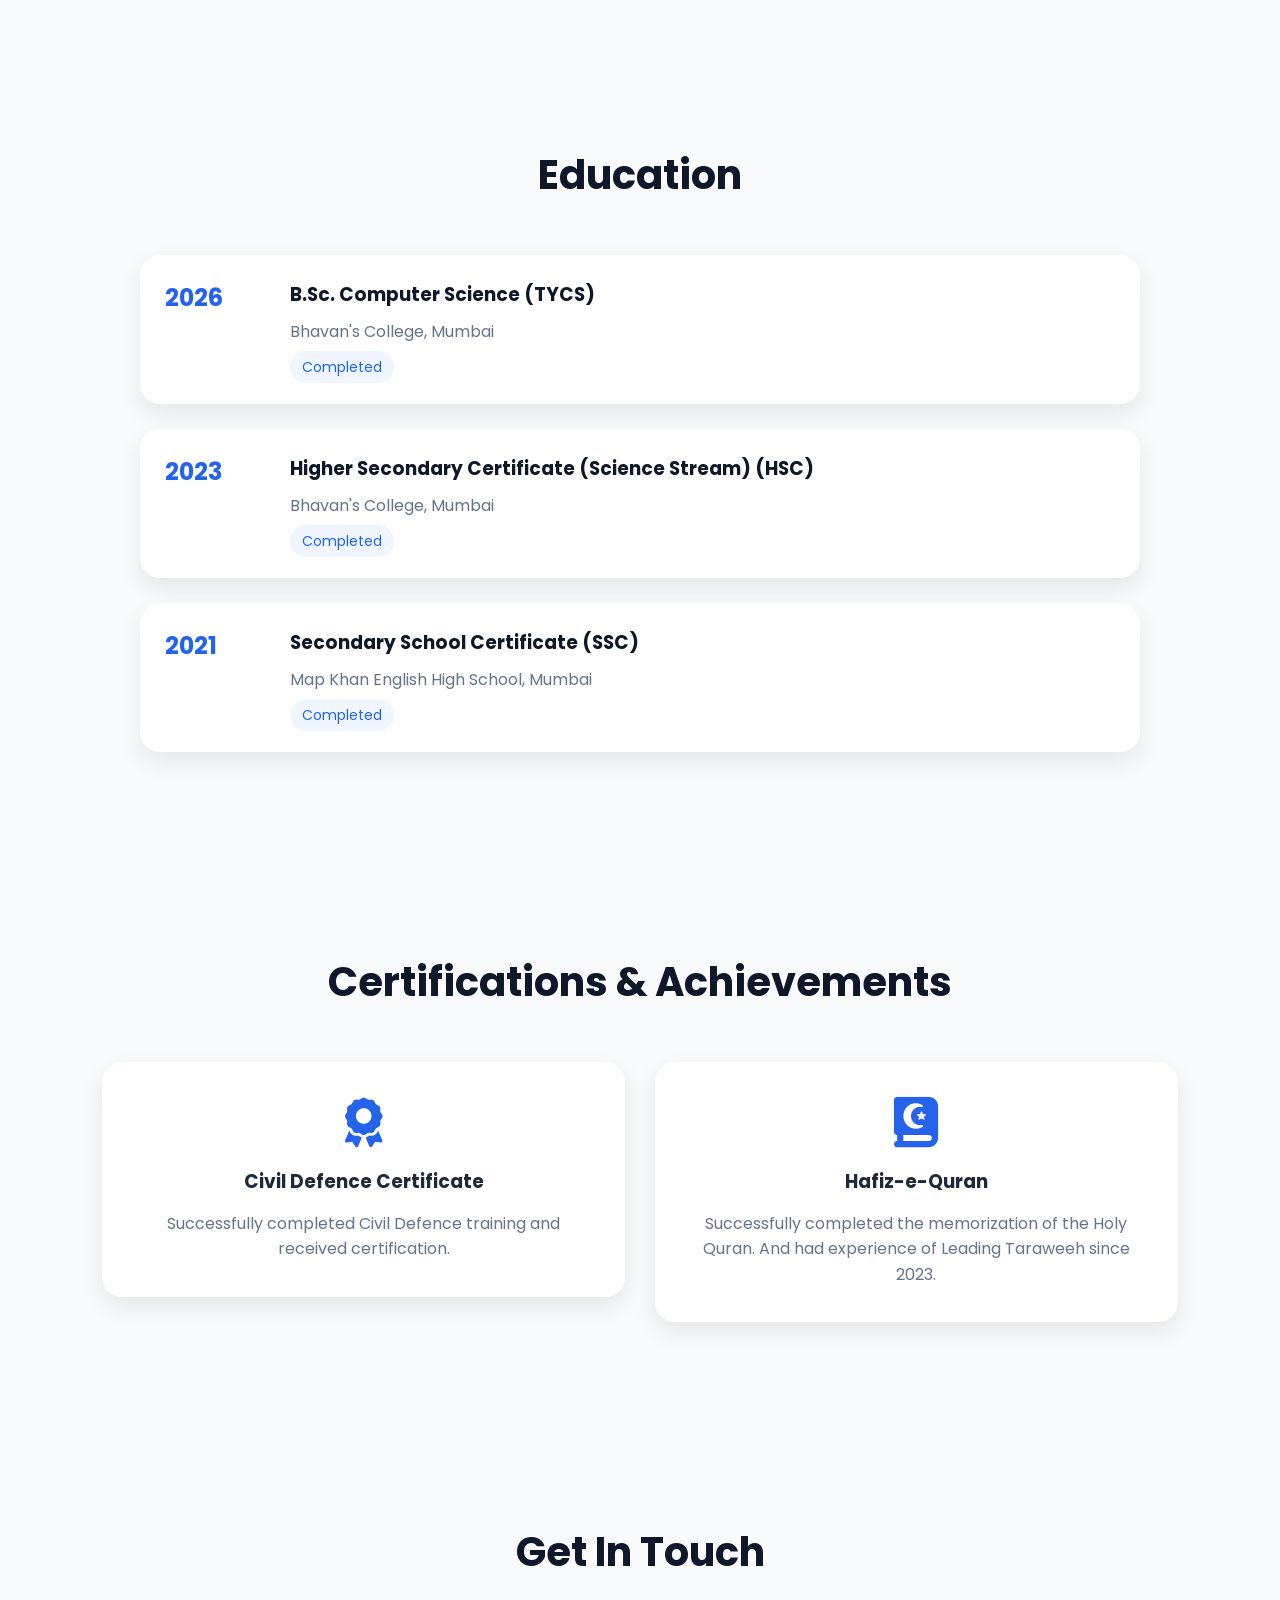
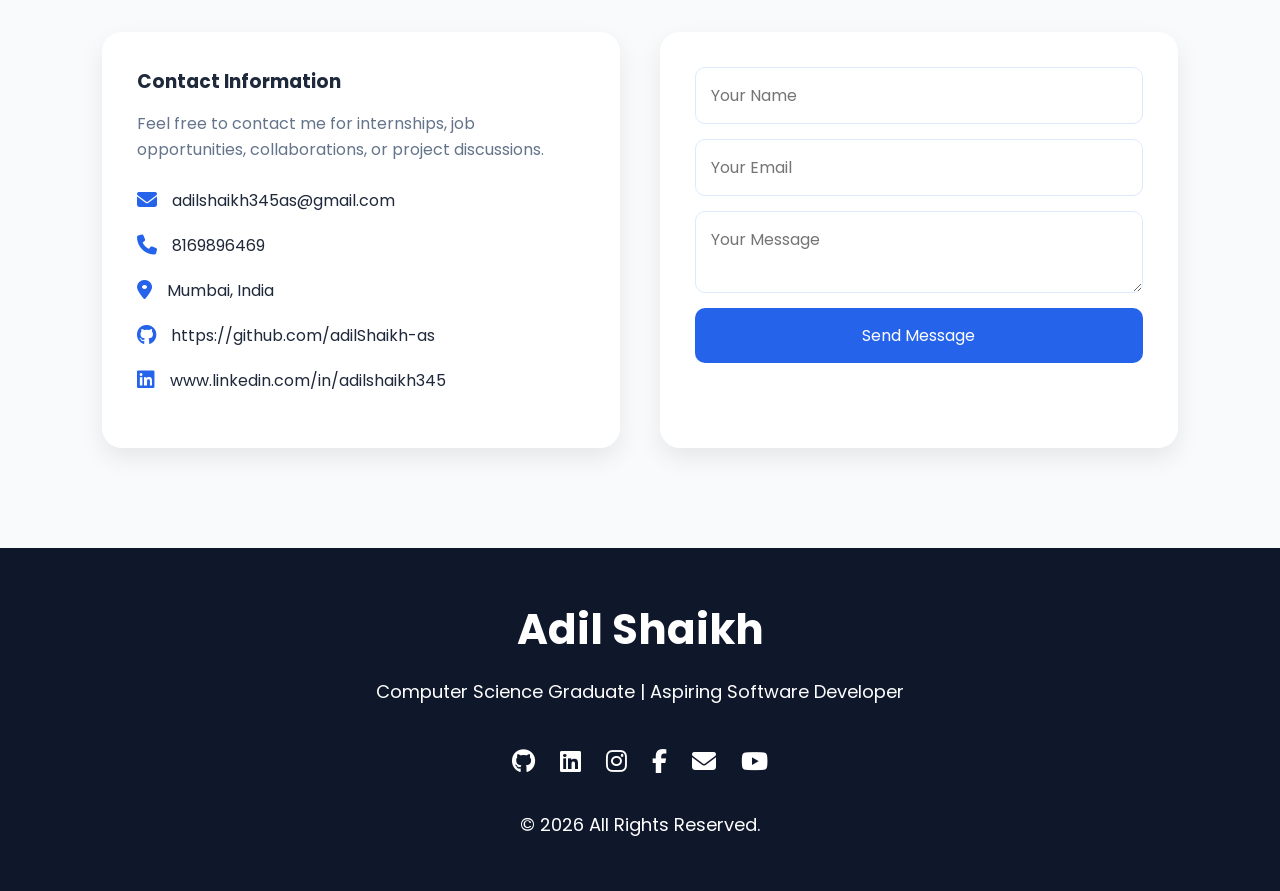
==== commit 2d518c35: "Updated portfolio with achievements, AI skills, OG image, and experience" ====
--- a/index.html
+++ b/index.html
@@ -5,6 +5,53 @@
     <meta name="viewport" content="width=device-width, initial-scale=1.0">
 
     <title>Adil Shaikh | Software Developer Portfolio</title>
+
+    <!-- SEO -->
+    <meta name="description"
+        content="Adil Shaikh | Computer Science Graduate, Software Developer, AI Enthusiast. Explore my projects, experience, certifications, and portfolio.">
+
+    <meta name="keywords"
+        content="Adil Shaikh, Software Developer, Portfolio, AI, Web Developer, Java, Python">
+
+    <meta name="author"
+        content="Adil Shaikh">
+
+    <!-- Open Graph -->
+    <meta property="og:title"
+        content="Adil Shaikh | Software Developer Portfolio">
+
+    <meta property="og:description"
+        content="Explore my software development projects, AI projects, experience, certifications, and technical skills.">
+
+    <meta property="og:type"
+        content="website">
+
+    <meta property="og:url"
+        content="https://adilshaikh-as.github.io/Portfolio-Website/">
+
+    <meta property="og:image"
+        content="https://adilshaikh-as.github.io/Portfolio-Website/assets/images/OG_image.png">
+
+    <meta property="og:image:width"
+        content="1200">
+
+    <meta property="og:image:height"
+        content="630">
+
+    <meta property="og:site_name"
+        content="Adil Shaikh Portfolio">
+        
+    <meta name="twitter:card" content="summary_large_image">
+
+    <meta name="twitter:title"
+        content="Adil Shaikh | Software Developer Portfolio">
+
+    <meta name="twitter:description"
+        content="Software Developer • AI Enthusiast • Computer Science Graduate">
+
+    <meta name="twitter:image"
+        content="https://adilshaikh-as.github.io/Portfolio-Website/assets/images/og-image.png">
+
     <!-- Google Font -->
     <link href="https://fonts.googleapis.com/css2?family=Poppins:wght@300;400;500;600;700&display=swap" rel="stylesheet">
 
@@ -182,7 +229,6 @@
                 <h3>Programming</h3>
 
                 <div class="skill-tags">
-                    <span>C</span>
                     <span>C++</span>
                     <span>Java</span>
                     <span>Python</span>
@@ -198,7 +244,7 @@
                     <span>HTML</span>
                     <span>CSS</span>
                     <span>JavaScript</span>
-                    <span>Bootstrap</span>
+                    <span>MERN Stack</span>
                 </div>
             </div>
 
@@ -208,6 +254,7 @@
 
                 <div class="skill-tags">
                     <span>MySQL</span>
+                    <span>MongoDB</span>
                 </div>
             </div>
 
@@ -219,6 +266,21 @@
                     <span>Git</span>
                     <span>GitHub</span>
                     <span>VS Code</span>
+                    <span>Apache NetBeans</span>
+                </div>
+            </div>
+
+            <div class="skill-card">
+                <i class="fas fa-robot"></i>
+                <h3>Artificial Intelligence</h3>
+
+                <div class="skill-tags">
+                    <span>Machine Learning</span>
+                    <span>Prompt Engineering</span>
+                    <span>Scikit-learn</span>
+                    <span>Pandas</span>
+                    <span>NumPy</span>
+                    <span>OpenAI APIs</span>
                 </div>
             </div>
 
@@ -327,6 +389,33 @@
                 </div>
             </a>
 
+            <a href="experience/quranTeacher.html" class="experience-link">
+
+                <div class="experience-card">
+
+                    <div class="experience-year">
+                        2023 - Present
+                    </div>
+
+                    <div class="experience-content">
+
+                        <h3>Quran & Tajweed Teacher</h3>
+
+                        <h4>Community Teaching</h4>
+
+                        <p>
+                            Teaching the Holy Quran and Tajweed since <strong>2023</strong>,
+                            guiding students in proper Quran recitation, Tajweed rules,
+                            pronunciation (Makharij), and memorization while fostering
+                            discipline and continuous learning.
+                        </p>
+
+                    </div>
+
+                </div>
+
+            </a>
+
         </div>
 
     </section>
@@ -389,6 +478,23 @@
 
                     <p>
                         Successfully completed Civil Defence training and received certification.
+                    </p>
+
+                </div>
+
+            </a>
+
+            <a href="certificates/hafiz.html" class="certificate-link">
+
+                <div class="certificate-card">
+
+                    <i class="fas fa-book-quran"></i>
+
+                    <h3>Hafiz-e-Quran</h3>
+
+                    <p>
+                        Successfully completed the memorization of the Holy Quran.
+                        And had experience of Leading Taraweeh since 2023.
                     </p>
 
                 </div>
--- a/css/style.css
+++ b/css/style.css
@@ -1169,4 +1169,45 @@
 .contact-item a{
     overflow-wrap:anywhere;
     word-break:break-word;
+}
+
+.youtube-btn{
+    display:inline-flex;
+    align-items:center;
+    gap:10px;
+    padding:15px 25px;
+    background:#FF0000;
+    color:white;
+    text-decoration:none;
+    border-radius:10px;
+    font-size:16px;
+    font-weight:600;
+    transition:0.3s;
+    box-shadow:0 8px 20px rgba(255,0,0,0.25);
+}
+
+.youtube-btn:hover{
+    background:#cc0000;
+    transform:translateY(-4px);
+    box-shadow:0 12px 25px rgba(255,0,0,0.35);
+}
+
+.youtube-btn i{
+    font-size:22px;
+}
+
+.experience-container a{
+    display:block;
+    text-decoration:none;
+    color:inherit;
+}
+
+.experience-card{
+    background:white;
+    padding:30px;
+    border-radius:20px;
+    box-shadow:0 10px 25px rgba(0,0,0,0.08);
+    display:flex;
+    gap:30px;
+    margin-bottom:30px;
 }
